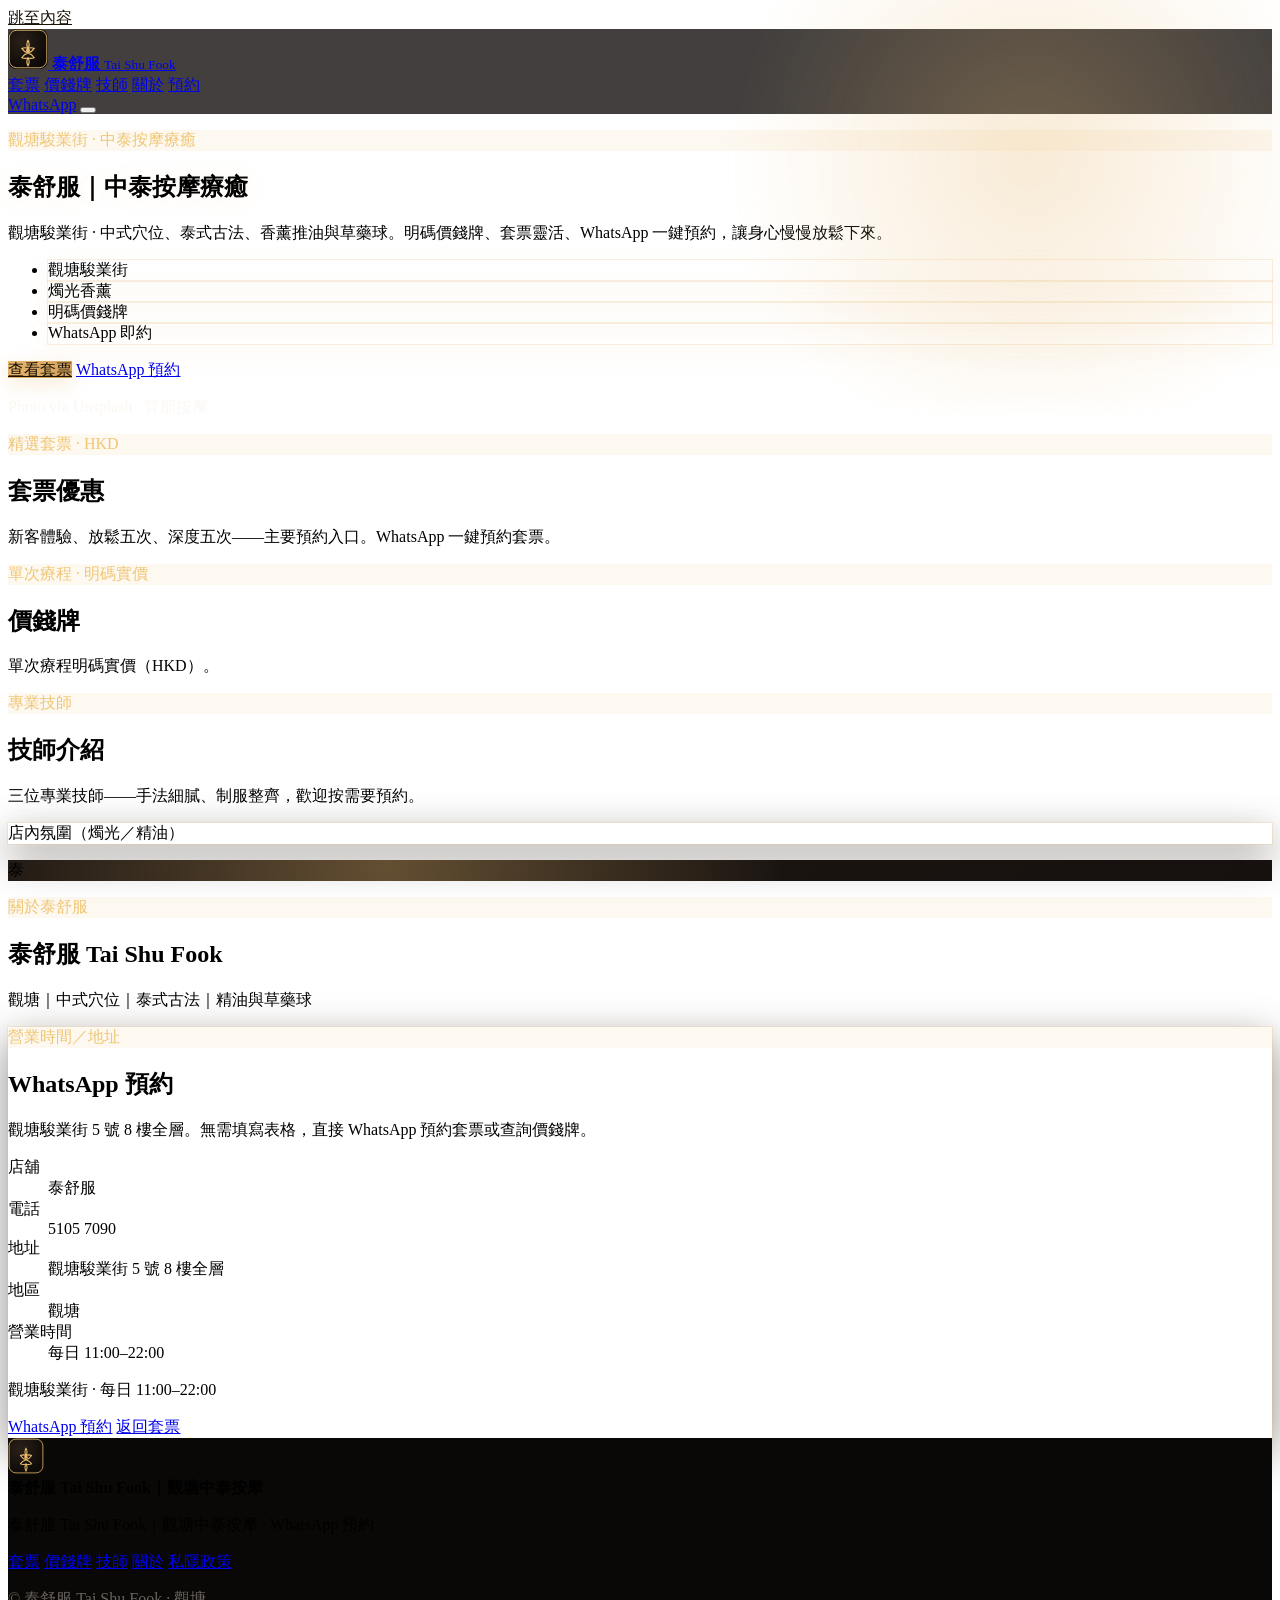
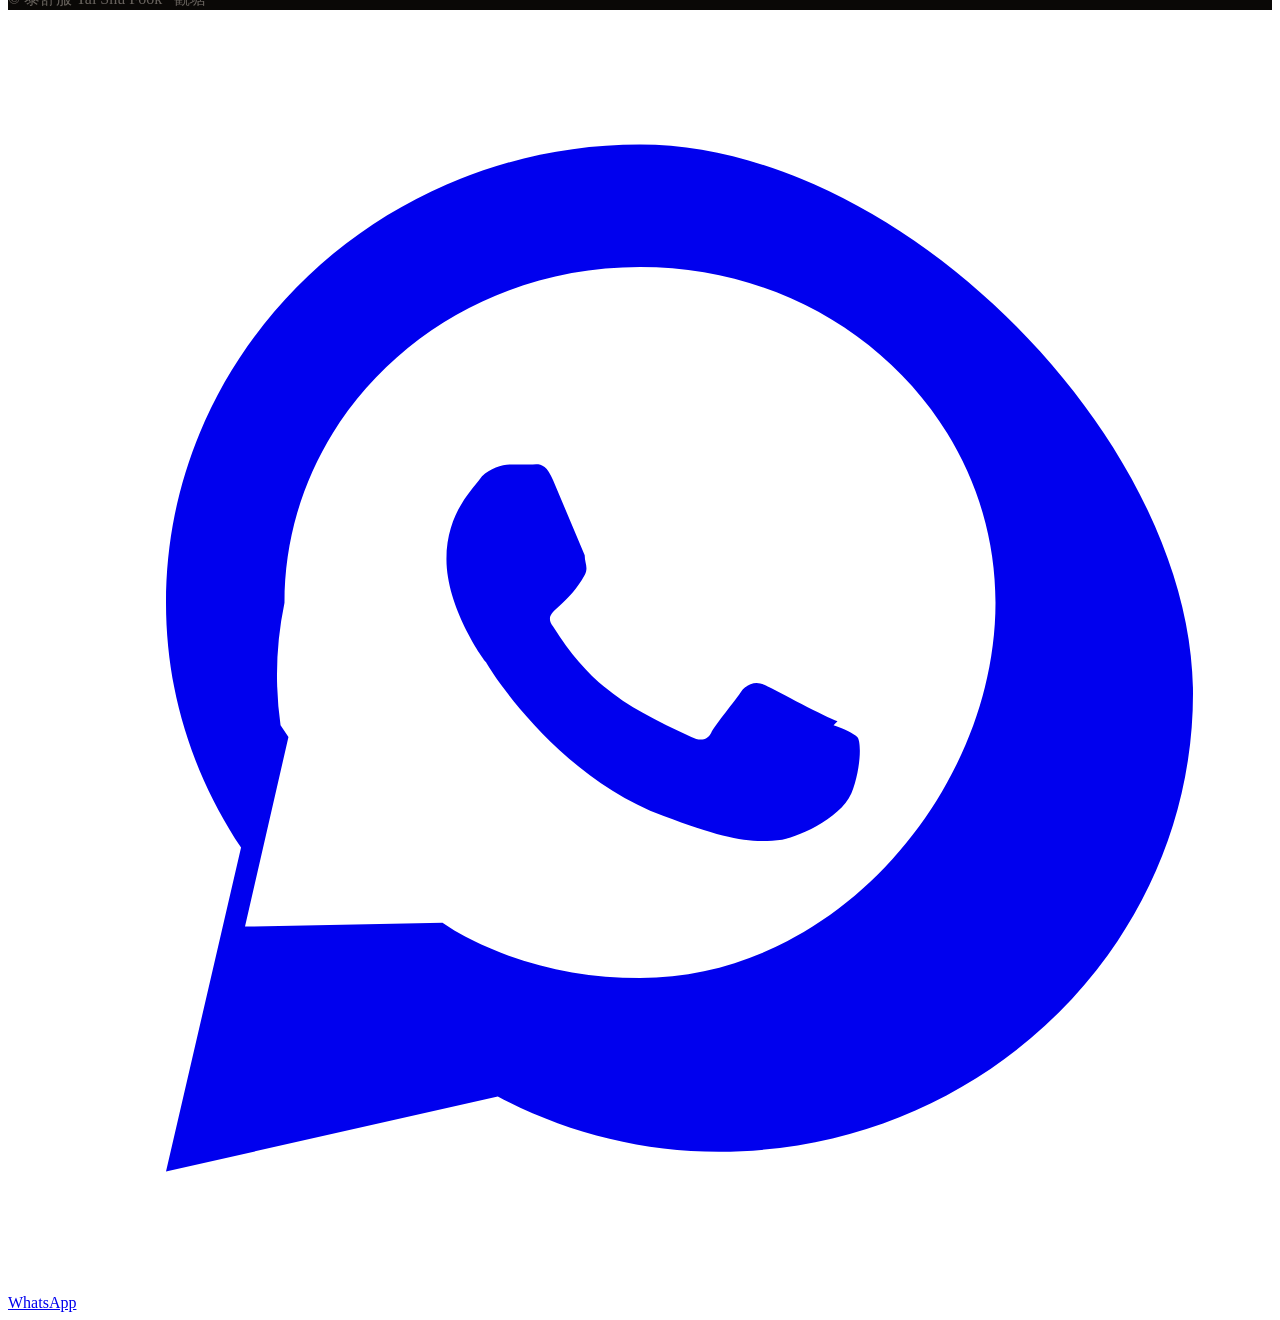
==== index.html @ 27ed9a97 "Add 泰舒服 index.html" ====
<!DOCTYPE html>
<html lang="zh-Hant">
<head>
  <meta charset="utf-8" />
  <meta name="viewport" content="width=device-width, initial-scale=1" />
  <meta name="theme-color" content="#0d0a08" />
  <meta name="description" content="泰舒服位於觀塘駿業街，提供中式穴位、泰式古法、香薰推油與草藥球按摩。明碼價錢牌、靈活套票，WhatsApp 一鍵預約。" />
  <meta property="og:title" content="泰舒服｜觀塘按摩・中泰推拿・香薰推油" />
  <meta property="og:description" content="泰舒服位於觀塘駿業街，提供中式穴位、泰式古法、香薰推油與草藥球按摩。明碼價錢牌、靈活套票，WhatsApp 一鍵預約。" />
  <meta property="og:type" content="website" />
  <title>泰舒服｜觀塘按摩・中泰推拿・香薰推油</title>
  <link rel="icon" href="assets/favicon.svg" type="image/svg+xml" />
  <link rel="stylesheet" href="css/site.css" />
  <link rel="stylesheet" href="css/dark-overrides.css" />
</head>
<body>
  <a class="skip-link" href="#main">跳至內容</a>

  <header class="site-header">
    <div class="container header-inner">
      <a class="brand" href="#top" aria-label="泰舒服 Tai Shu Fook">
        <img src="assets/logo.svg" width="40" height="40" alt="" />
        <span class="brand-text">
          <strong data-cms="brandZh">泰舒服</strong>
          <small data-cms="brandEn">Tai Shu Fook</small>
        </span>
      </a>
      <span class="starter-pill" data-cms="starterBadge" hidden></span>
      <nav class="nav-desktop" aria-label="主要">
        <a href="#packages">套票</a>
        <a href="#priceboard">價錢牌</a>
        <a href="#therapists">技師</a>
        <a href="#about">關於</a>
        <a href="#contact">預約</a>
      </nav>
      <a class="btn btn-wa btn-sm header-wa" href="https://wa.me/85251057090" target="_blank" rel="noopener" data-cms-wa>WhatsApp</a>
      <button class="menu-toggle" type="button" aria-expanded="false" aria-controls="drawer" aria-label="開啟選單">
        <span></span><span></span><span></span>
      </button>
    </div>
    <div id="drawer" class="nav-drawer" hidden>
      <nav aria-label="流動選單">
        <a href="#packages">精選套票</a>
        <a href="#priceboard">價錢牌</a>
        <a href="#therapists">技師介紹</a>
        <a href="#about">關於泰舒服</a>
        <a href="#contact">WhatsApp 預約</a>
      </nav>
    </div>
  </header>

  <main id="main">
    <section id="top" class="hero">
      <div class="hero-bg" aria-hidden="true"></div>
      <div class="container hero-grid">
        <div class="hero-copy">
          <p class="eyebrow" data-cms="heroEyebrow">觀塘駿業街 · 中泰按摩療癒</p>
          <h1 data-cms="heroTitle">泰舒服｜中泰按摩療癒</h1>
          <p class="lede" data-cms="heroLede">觀塘駿業街 · 中式穴位、泰式古法、香薰推油與草藥球。明碼價錢牌、套票靈活、WhatsApp 一鍵預約，讓身心慢慢放鬆下來。</p>
          <ul class="hero-chips" data-cms="heroChips">
            <li>觀塘駿業街</li>
            <li>燭光香薰</li>
            <li>明碼價錢牌</li>
            <li>WhatsApp 即約</li>
          </ul>
          <div class="hero-cta">
            <a class="btn btn-primary" href="#packages">查看套票</a>
            <a class="btn btn-wa" href="https://wa.me/85251057090" target="_blank" rel="noopener" data-cms-wa>WhatsApp 預約</a>
          </div>
          <p class="demo-banner" data-cms="templateNote" hidden></p>
        </div>
        <div class="hero-visual">
          <div class="hero-photo" role="img" aria-label="專業背部按摩"></div>
          <p class="photo-credit">Photo via Unsplash · 背部按摩</p>
        </div>
      </div>
    </section>

    <section class="trust-section" aria-label="信任重點">
      <div class="container">
        <ul class="trust-list" data-cms="trust"></ul>
      </div>
    </section>

    <section id="packages" class="section packages-section">
      <div class="container">
        <header class="section-head">
          <p class="eyebrow">精選套票 · HKD</p>
          <h2>套票優惠</h2>
          <p class="section-lede">新客體驗、放鬆五次、深度五次——主要預約入口。WhatsApp 一鍵預約套票。</p>
        </header>
        <div class="pkg-grid featured-grid" data-cms="packages"></div>
      </div>
    </section>

    <section id="priceboard" class="section priceboard-section">
      <div class="container">
        <header class="section-head">
          <p class="eyebrow">單次療程 · 明碼實價</p>
          <h2 data-cms="priceBoardHeading">價錢牌</h2>
          <p class="section-lede" data-cms="priceBoardLede">單次療程明碼實價（HKD）。</p>
        </header>
        <div class="menu-board-wrap" data-cms="priceBoard"></div>
        <p class="pricing-footnote" data-cms="pricingFootnote"></p>
      </div>
    </section>

    <section id="therapists" class="section therapists-section">
      <div class="container">
        <header class="section-head">
          <p class="eyebrow" data-cms="therapistsEyebrow">專業技師</p>
          <h2 data-cms="therapistsHeading">技師介紹</h2>
          <p class="section-lede" data-cms="therapistsLede">三位專業技師——手法細膩、制服整齊，歡迎按需要預約。</p>
        </header>
        <div class="therapist-grid" data-cms="therapists"></div>
        <div class="shop-ambient" data-cms="shopAmbient" aria-label="店內氛圍">
          <div class="shop-ambient-photo" role="img" aria-label="精油與香薰氛圍"></div>
          <p class="shop-ambient-note" data-cms="shopAmbientNote">店內氛圍（燭光／精油）</p>
        </div>
      </div>
    </section>

    <section id="about" class="section about-section">
      <div class="container about-grid">
        <div class="about-portrait" aria-hidden="true">
          <div class="about-avatar"><span>泰</span></div>
        </div>
        <div class="about-copy">
          <p class="eyebrow" data-cms="aboutKicker">關於泰舒服</p>
          <h2 data-cms="aboutName">泰舒服 Tai Shu Fook</h2>
          <p class="about-role" data-cms="aboutRole">觀塘｜中式穴位｜泰式古法｜精油與草藥球</p>
          <p data-cms="aboutBio"></p>
          <p data-cms="aboutBio2"></p>
          <ul class="about-highlights" data-cms="aboutHighlights"></ul>
        </div>
      </div>
    </section>

    <section id="contact" class="section contact-section">
      <div class="container contact-card">
        <div>
          <p class="eyebrow">營業時間／地址</p>
          <h2 data-cms="contactHeading">WhatsApp 預約</h2>
          <p data-cms="contactBody">觀塘駿業街 5 號 8 樓全層。無需填寫表格，直接 WhatsApp 預約套票或查詢價錢牌。</p>
          <dl class="contact-meta">
            <div>
              <dt>店舖</dt>
              <dd data-cms="contactTitle">泰舒服</dd>
            </div>
            <div>
              <dt>電話</dt>
              <dd><span data-cms="phoneDisplay">5105 7090</span></dd>
            </div>
            <div>
              <dt>地址</dt>
              <dd data-cms="address">觀塘駿業街 5 號 8 樓全層</dd>
            </div>
            <div>
              <dt>地區</dt>
              <dd data-cms="area">觀塘</dd>
            </div>
            <div>
              <dt>營業時間</dt>
              <dd data-cms="hours">每日 11:00–22:00</dd>
            </div>
          </dl>
          <p class="demo-note" data-cms="demoNote" hidden></p>
          <p class="contact-tagline" data-cms="contactTagline">觀塘駿業街 · 每日 11:00–22:00</p>
        </div>
        <div class="contact-actions">
          <a class="btn btn-wa btn-lg" href="https://wa.me/85251057090" target="_blank" rel="noopener" data-cms-wa>WhatsApp 預約</a>
          <a class="btn btn-ghost" href="#packages">返回套票</a>
        </div>
      </div>
    </section>
  </main>

  <footer class="site-footer">
    <div class="container footer-inner">
      <div class="footer-brand">
        <img src="assets/logo.svg" width="36" height="36" alt="" />
        <div>
          <strong data-cms="brandTagline">泰舒服 Tai Shu Fook｜觀塘中泰按摩</strong>
          <p data-cms="footerTag">泰舒服 Tai Shu Fook｜觀塘中泰按摩 · WhatsApp 預約</p>
        </div>
      </div>
      <nav class="footer-nav" aria-label="頁尾">
        <a href="#packages">套票</a>
        <a href="#priceboard">價錢牌</a>
        <a href="#therapists">技師</a>
        <a href="#about">關於</a>
        <a href="privacy.html">私隱政策</a>
      </nav>
      <p class="footer-stamp">© 泰舒服 Tai Shu Fook · 觀塘</p>
    </div>
  </footer>

  <a class="sticky-wa is-visible" href="https://wa.me/85251057090" target="_blank" rel="noopener" data-cms-wa aria-label="WhatsApp 預約">
    <svg viewBox="0 0 32 32" aria-hidden="true"><path fill="currentColor" d="M16 3C9.4 3 4 8.2 4 14.6c0 2.3.7 4.4 1.9 6.2L4 29l8.4-1.9c1.7.9 3.6 1.4 5.6 1.4 6.6 0 12-5.2 12-11.6S22.6 3 16 3zm0 21.1c-1.7 0-3.3-.4-4.7-1.2l-.3-.2-5 .1 1.1-4.8-.2-.3A9 9 0 0 1 7 14.6C7 9.9 11 6.1 16 6.1s9 3.8 9 8.5-4 9.5-9 9.5zm5-6.5c-.3-.1-1.6-.8-1.8-.9-.2-.1-.4-.1-.6.1-.2.3-.7.9-.8 1.1-.1.2-.3.2-.5.1-1.5-.7-2.5-1.2-3.5-2.8-.3-.4.3-.4.8-1.3.1-.2 0-.3 0-.5l-.8-1.9c-.2-.5-.4-.4-.6-.4h-.5c-.2 0-.5.1-.7.3-.2.3-.9.9-.9 2.1s.9 2.5 1 2.6c.1.2 1.8 2.9 4.5 3.9 1.6.6 2.2.7 3 .6.5-.1 1.6-.6 1.8-1.3.2-.6.2-1.2.1-1.3-.1-.1-.3-.2-.6-.3z"/></svg>
    <span>WhatsApp</span>
  </a>

  <script src="js/content.js" defer></script>
  <script src="js/site.js" defer></script>
</body>
</html>
---- css/dark-overrides.css ----
.site-header{background:rgba(13,10,8,.78)!important;backdrop-filter:blur(16px) saturate(1.2)}.site-header.is-scrolled{background:rgba(13,10,8,.92)!important;box-shadow:0 8px 24px rgba(0,0,0,.35)}.hero-bg{background:radial-gradient(ellipse 55% 50% at 78% 18%,rgba(232,184,109,.22),transparent 58%),radial-gradient(ellipse 40% 45% at 12% 70%,rgba(240,198,116,.1),transparent 55%),radial-gradient(ellipse 70% 60% at 50% 0%,rgba(31,24,20,.9),transparent 70%),linear-gradient(180deg,#120e0b,var(--bg))!important}.hero-photo{background:linear-gradient(160deg,rgba(13,10,8,.35),rgba(13,10,8,.55)),url("https://images.unsplash.com/photo-1519823551278-64ac92734fb1?auto=format&fit=crop&w=1400&q=80") center/cover no-repeat,linear-gradient(135deg,#1f1814,#0d0a08)!important;border-color:rgba(232,184,109,.28)!important;box-shadow:0 14px 40px rgba(0,0,0,.45),0 0 40px rgba(232,184,109,.12)!important}.hero-visual::before{content:"";position:absolute;width:55%;height:55%;right:-8%;top:-10%;background:radial-gradient(circle,rgba(232,184,109,.28),transparent 70%);filter:blur(8px);pointer-events:none;z-index:0}.btn-primary{background:linear-gradient(135deg,#e8b86d,#d4a05a)!important;color:#1a1208!important;box-shadow:0 6px 20px rgba(232,184,109,.28)}.btn-primary:hover{background:linear-gradient(135deg,#f0c674,#e8b86d)!important}.nav-desktop a:hover,.footer-nav a:hover{color:var(--gold)!important}.eyebrow{background:rgba(232,184,109,.1)!important;color:#f0c674!important;border-color:var(--line)!important}.starter-pill{color:#f0c674!important;background:rgba(232,184,109,.12)!important;border-color:rgba(232,184,109,.28)!important}.trust-list li,.pkg-card,.menu-board,.contact-card{box-shadow:0 0 0 1px rgba(232,184,109,.22),0 8px 28px rgba(232,184,109,.08),0 14px 40px rgba(0,0,0,.45)}.pkg-card.featured{border-color:rgba(232,184,109,.4)!important;background:linear-gradient(180deg,rgba(232,184,109,.1),transparent 42%),var(--surface)!important}.pkg-icon{background:rgba(232,184,109,.12)!important;color:var(--gold)!important}.card-badge{color:#1a1208!important;background:linear-gradient(135deg,var(--gold),var(--clay))!important}.pkg-bullets li::before{background:var(--gold)!important;box-shadow:0 0 8px rgba(232,184,109,.5)}.pkg-price,.menu-opts,.pt-price,.tier-price{color:#f0c674!important}.pkg-detail{color:#f0c674!important;background:rgba(232,184,109,.08)!important}.about-avatar{background:radial-gradient(circle at 30% 25%,rgba(232,184,109,.35),transparent 45%),linear-gradient(145deg,#1f1814,#16110e)!important;border-color:rgba(232,184,109,.28)!important;color:var(--gold)!important}.about-role,.trust-list strong,.pkg-cat{color:var(--gold)!important}.about-highlights li{background:rgba(138,159,122,.12)!important;border-color:rgba(138,159,122,.28)!important}.contact-card{background:linear-gradient(145deg,rgba(232,184,109,.08),transparent 45%),var(--surface)!important}.site-footer{background:#0a0806!important}.photo-credit,.footer-stamp,.pricing-footnote{color:rgba(245,235,224,.4)!important}.menu-board{border-color:rgba(232,184,109,.28)!important}.menu-row{border-bottom-color:rgba(232,184,109,.22)!important}.menu-badge,.list-badge{color:#1a1208!important;background:var(--gold)!important}.menu-dots{border-bottom-color:rgba(245,235,224,.28)!important}.skip-link{background:var(--gold)!important;color:#1a1208!important}.hero-chips li{box-shadow:0 0 0 1px rgba(232,184,109,.22),0 8px 28px rgba(232,184,109,.08)}.hero h1{text-shadow:0 2px 24px rgba(232,184,109,.12)}.therapist-card,.shop-ambient{box-shadow:0 0 0 1px rgba(232,184,109,.22),0 8px 28px rgba(232,184,109,.08),0 14px 40px rgba(0,0,0,.45)}.therapist-chip{color:#f0c674!important;background:rgba(232,184,109,.1)!important;border-color:rgba(232,184,109,.28)!important}.therapist-photo{border-bottom-color:rgba(232,184,109,.28)!important}
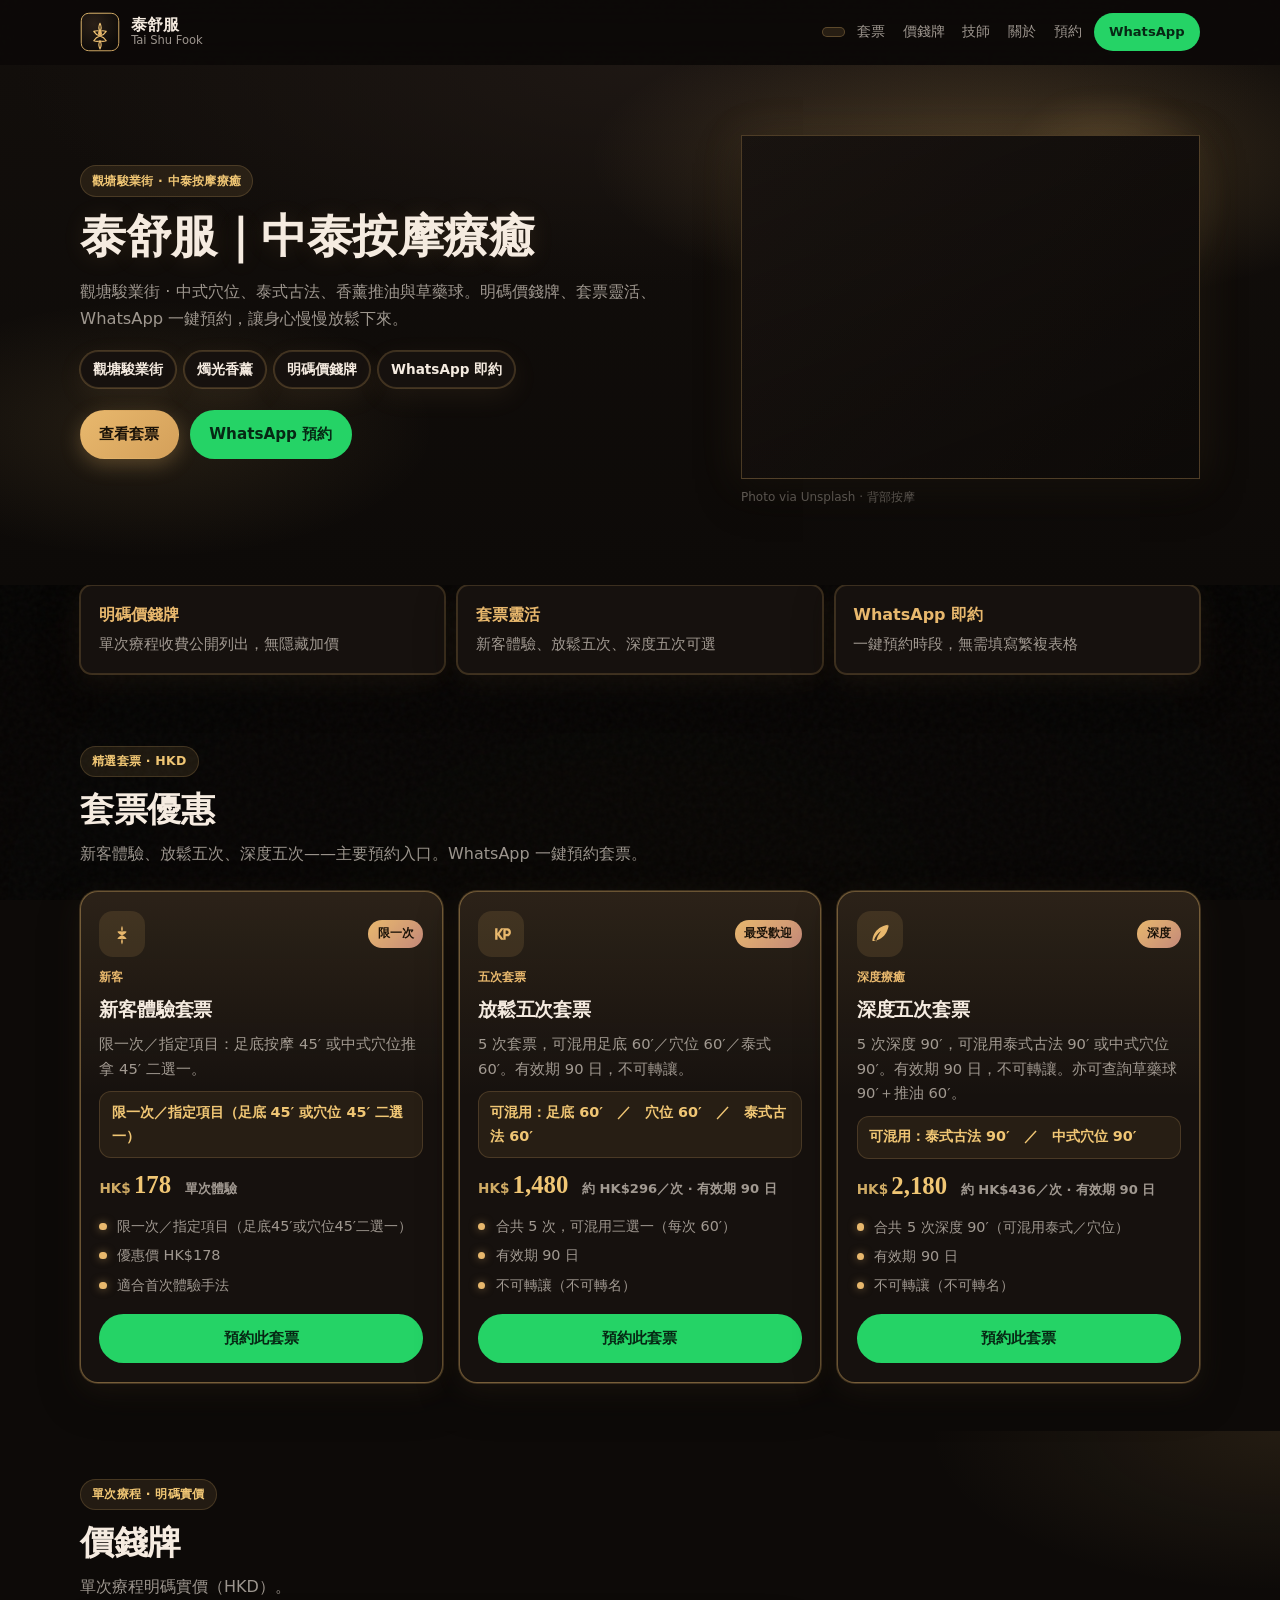
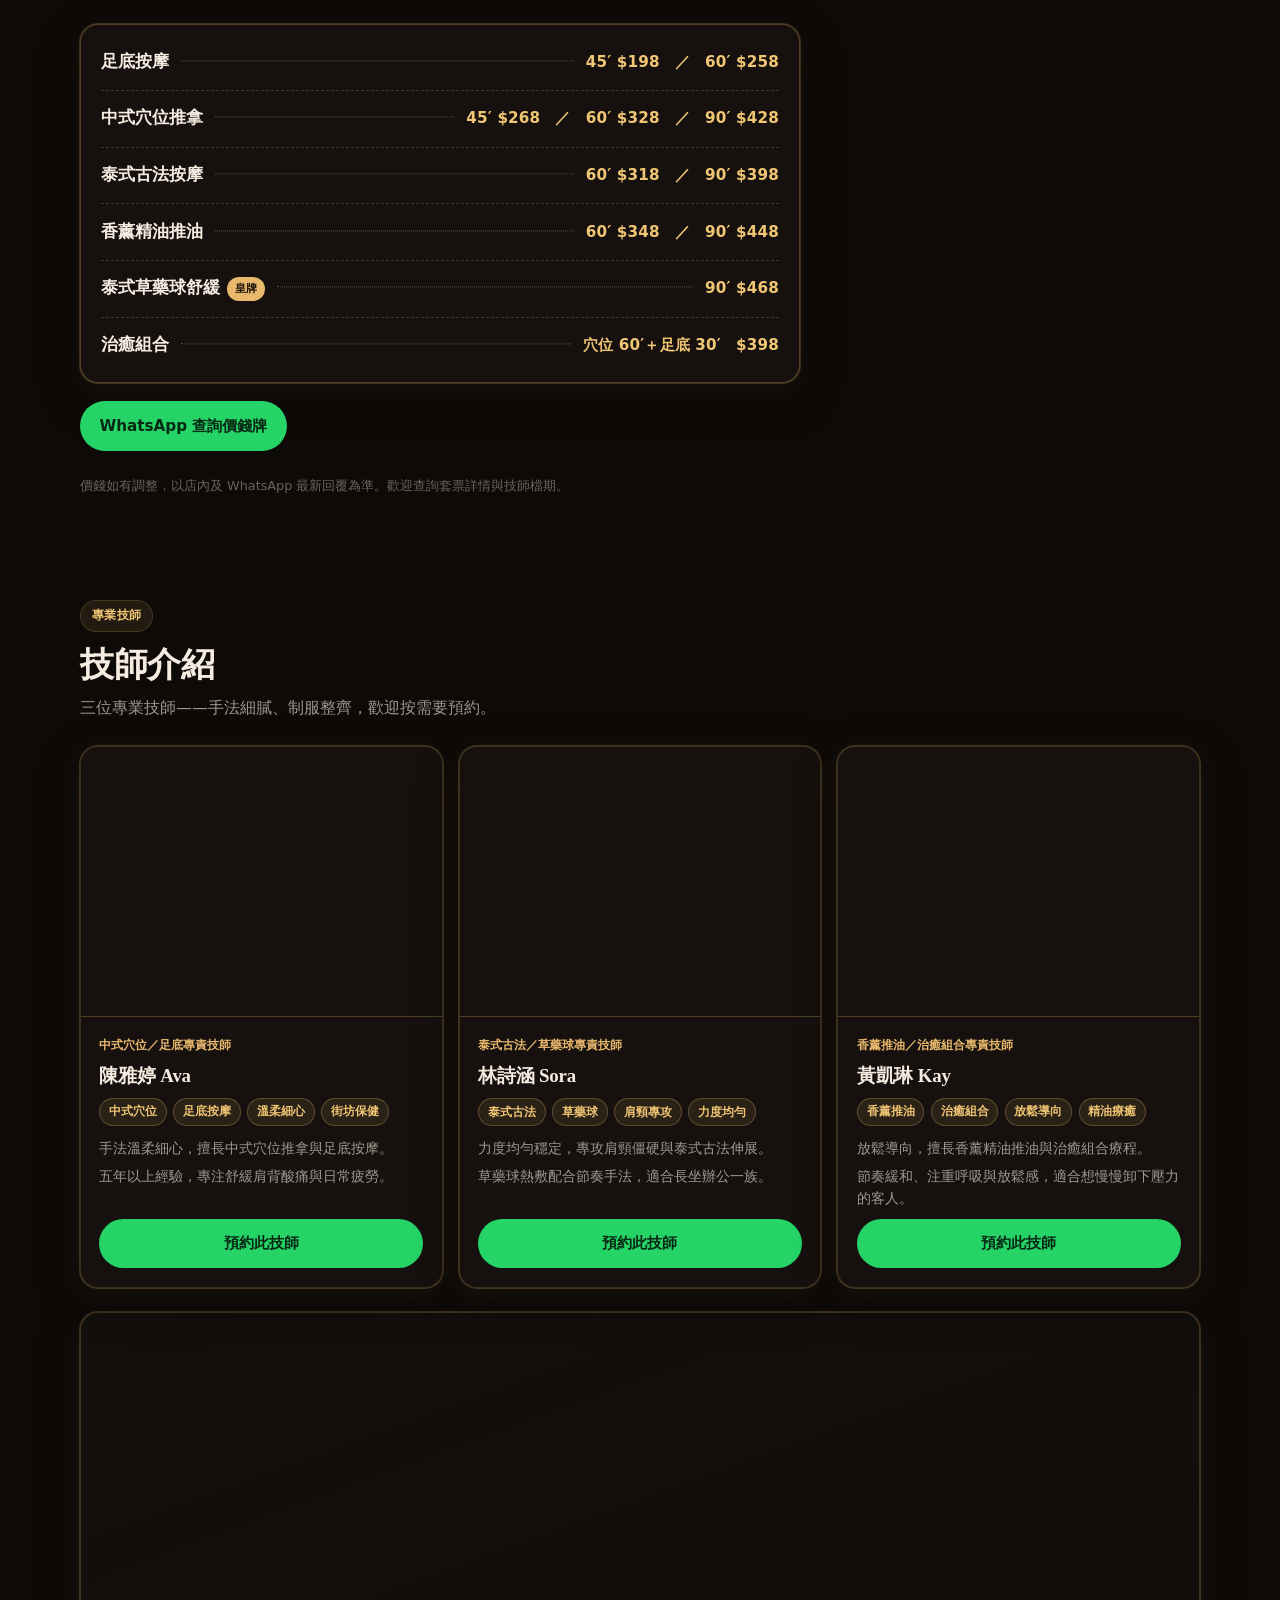
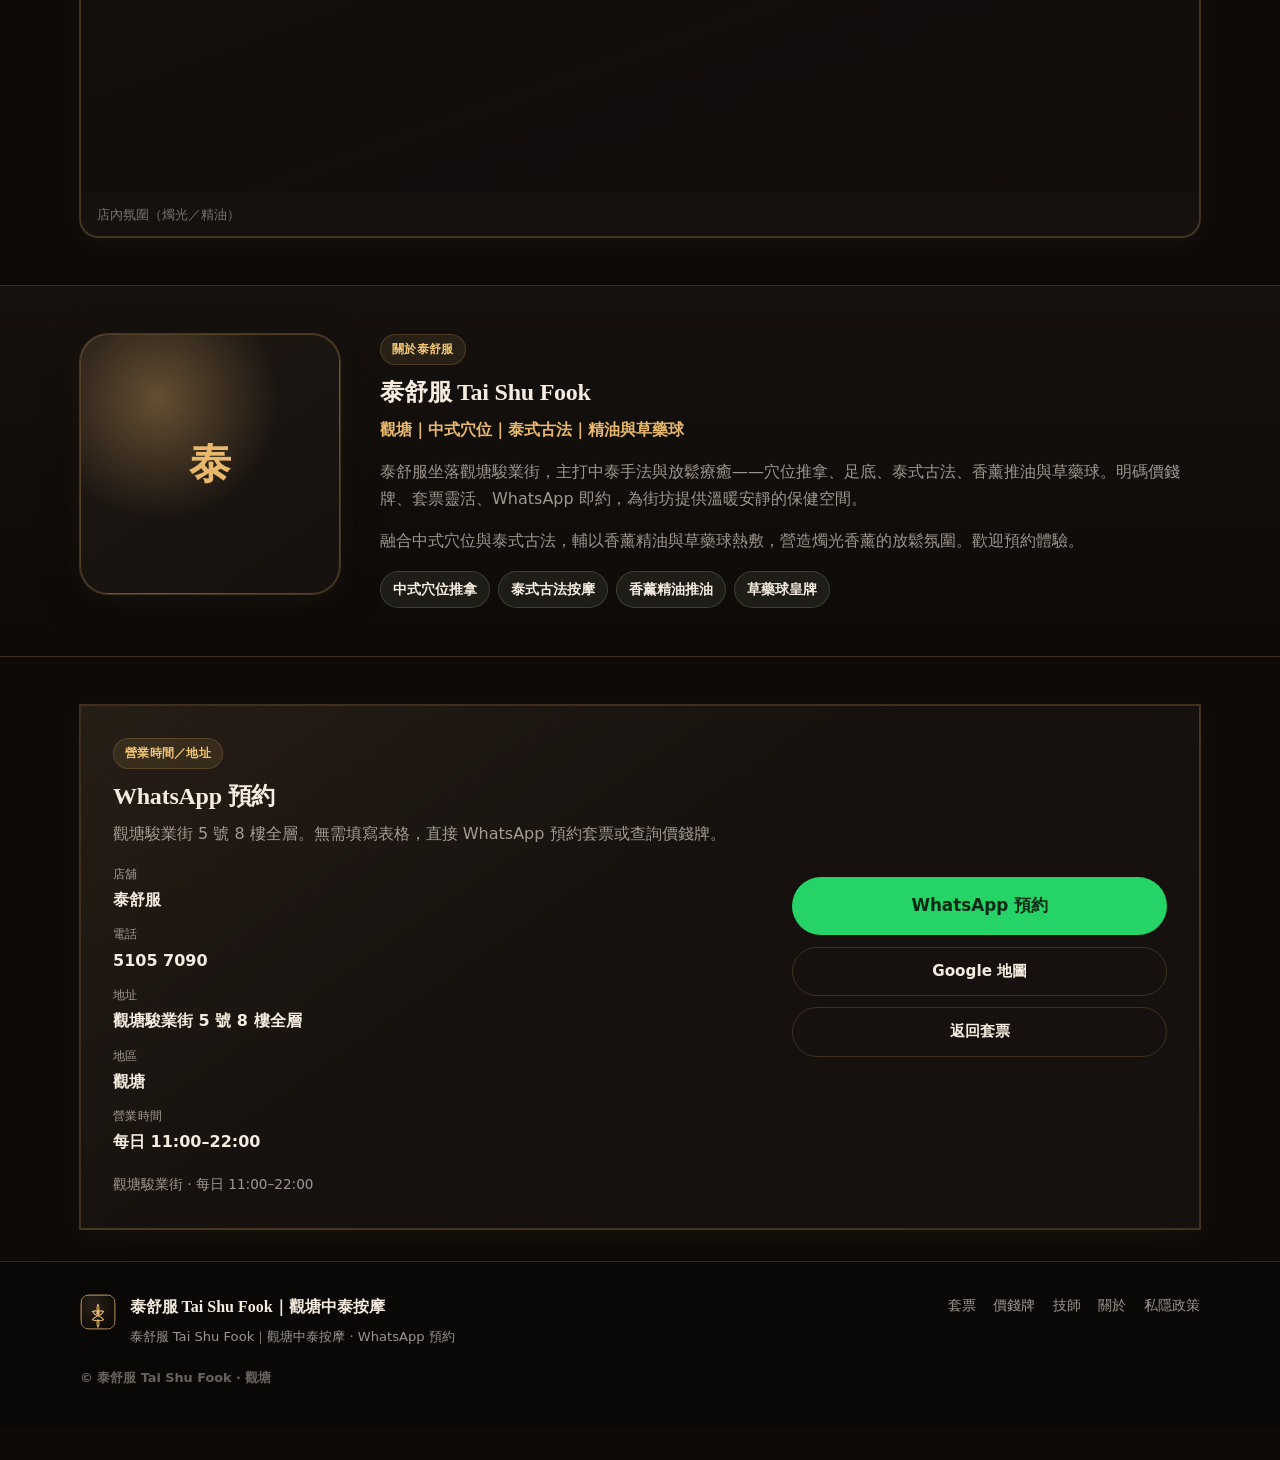
==== commit 2fed4b74: "Add Google Maps button for Kwun Tong address" ====
--- a/index.html
+++ b/index.html
@@ -169,6 +169,7 @@
         </div>
         <div class="contact-actions">
           <a class="btn btn-wa btn-lg" href="https://wa.me/85251057090" target="_blank" rel="noopener" data-cms-wa>WhatsApp 預約</a>
+          <a class="btn btn-ghost" href="https://www.google.com/maps/search/?api=1&query=%E9%A6%99%E6%B8%AF%E8%A7%80%E5%A1%98%E9%A7%BF%E6%A5%AD%E8%A1%975%E8%99%9F" target="_blank" rel="noopener" data-cms-maps>Google 地圖</a>
           <a class="btn btn-ghost" href="#packages">返回套票</a>
         </div>
       </div>
--- a/css/site.css
+++ b/css/site.css
@@ -0,0 +1 @@
+:root{--bg:#0d0a08;--surface:#16110e;--surface-2:#1f1814;--ink:#f5ebe0;--muted:rgba(245,235,224,0.72);--sage:#8a9f7a;--sage-dark:#6f8464;--clay:#c4897a;--gold:#e8b86d;--gold-soft:#f0c674;--wa:#25d366;--line:rgba(232,184,109,0.18);--radius:18px;--radius-sm:12px;--shadow:0 14px 40px rgba(0,0,0,0.45);--glow-amber:0 0 0 1px rgba(232,184,109,0.22),0 8px 28px rgba(232,184,109,0.08);--max:1120px;--header-h:64px;--font:"Segoe UI","PingFang HK","PingFang TC","Noto Sans TC","Microsoft JhengHei",system-ui,sans-serif;--serif:"Iowan Old Style","Palatino Linotype","Songti TC","Noto Serif TC",Georgia,serif}*,*::before,*::after{box-sizing:border-box}html{scroll-behavior:smooth;scroll-padding-top:calc(var(--header-h)+0.75rem)}body{margin:0;font-family:var(--font);background:var(--bg);color:var(--ink);line-height:1.65;-webkit-font-smoothing:antialiased;padding-bottom:6.25rem;position:relative}body::before{content:"";pointer-events:none;position:fixed;inset:0;z-index:0;background:radial-gradient(ellipse 90% 70% at 50% 0%,transparent 40%,rgba(0,0,0,0.45) 100%),radial-gradient(ellipse 60% 50% at 50% 100%,transparent 30%,rgba(0,0,0,0.35) 100%);opacity:0.85}body::after{content:"";pointer-events:none;position:fixed;inset:0;z-index:0;opacity:0.035;background-image:url("data:image/svg+xml,%3Csvg viewBox='0 0 200 200' xmlns='http://www.w3.org/2000/svg'%3E%3Cfilter id='n'%3E%3CfeTurbulence type='fractalNoise' baseFrequency='0.85' numOctaves='4' stitchTiles='stitch'/%3E%3C/filter%3E%3Crect width='100%25' height='100%25' filter='url(%23n)'/%3E%3C/svg%3E")}body>*{position:relative;z-index:1}img{max-width:100%;display:block}a{color:inherit;text-decoration:none}ul,ol{margin:0;padding:0;list-style:none}h1,h2,h3{font-family:var(--serif);line-height:1.25;letter-spacing:-0.01em;margin:0 0 0.6rem;color:var(--ink)}p{margin:0 0 1rem;color:var(--muted)}.container{width:min(100% - 2rem,var(--max));margin-inline:auto}.visually-hidden{position:absolute;width:1px;height:1px;padding:0;margin:-1px;overflow:hidden;clip:rect(0,0,0,0);white-space:nowrap;border:0}.skip-link{position:absolute;left:-999px;top:0;background:var(--gold);color:#1a1208;padding:0.6rem 1rem;z-index:1000}.skip-link:focus{left:1rem;top:1rem}.site-header{position:sticky;top:0;z-index:100;background:rgba(13,10,8,0.78);backdrop-filter:blur(16px) saturate(1.2);border-bottom:1px solid transparent;transition:border-color 0.2s,background 0.2s}.site-header.is-scrolled{border-bottom-color:var(--line);background:rgba(13,10,8,0.92);box-shadow:0 8px 24px rgba(0,0,0,0.35)}.header-inner{display:flex;align-items:center;gap:0.75rem;min-height:var(--header-h)}.brand{display:flex;align-items:center;gap:0.7rem;margin-right:auto}.brand img{border-radius:10px}.brand-text{display:flex;flex-direction:column;line-height:1.15}.brand-text strong{font-family:var(--serif);font-size:0.98rem;color:var(--ink)}.brand-text small{color:var(--muted);font-size:0.72rem}.nav-desktop{display:none;gap:1.1rem;font-size:0.9rem;color:var(--muted)}.nav-desktop a:hover{color:var(--gold)}.menu-toggle{width:42px;height:42px;border:1px solid var(--line);border-radius:12px;background:var(--surface);display:grid;place-content:center;gap:5px;cursor:pointer;padding:0}.menu-toggle span{display:block;width:18px;height:2px;background:var(--ink);border-radius:2px}.nav-drawer{border-top:1px solid var(--line);background:var(--surface)}.nav-drawer nav{display:grid;gap:0.25rem;padding:0.75rem 1rem 1rem}.nav-drawer a{padding:0.85rem 0.9rem;border-radius:12px;background:var(--surface-2);color:var(--ink);border:1px solid transparent}.nav-drawer a:hover{border-color:var(--line);color:var(--gold)}body.nav-open{overflow:hidden}.header-wa{display:none}.starter-pill{display:none;font-size:0.7rem;font-weight:700;color:var(--gold-soft);background:rgba(232,184,109,0.12);border:1px solid rgba(232,184,109,0.28);padding:0.28rem 0.65rem;border-radius:999px;white-space:nowrap}.btn{display:inline-flex;align-items:center;justify-content:center;gap:0.45rem;min-height:46px;padding:0.7rem 1.15rem;border-radius:999px;border:1px solid transparent;font-weight:700;font-size:0.95rem;cursor:pointer;transition:transform 0.15s,background 0.15s,border-color 0.15s,box-shadow 0.15s}.btn:hover{transform:translateY(-1px)}.btn-sm{min-height:38px;padding:0.45rem 0.9rem;font-size:0.82rem}.btn-lg{min-height:54px;padding:0.9rem 1.4rem;font-size:1.05rem}.btn-primary{background:linear-gradient(135deg,#e8b86d,#d4a05a);color:#1a1208;box-shadow:0 6px 20px rgba(232,184,109,0.28)}.btn-primary:hover{background:linear-gradient(135deg,#f0c674,#e8b86d);box-shadow:0 8px 26px rgba(232,184,109,0.38)}.btn-wa{background:var(--wa);color:#062814}.btn-wa:hover{filter:brightness(1.05)}.btn-ghost{background:transparent;border-color:var(--line);color:var(--ink)}.btn-ghost:hover{border-color:var(--gold);color:var(--gold)}.hero{position:relative;padding:2rem 0 2.5rem;overflow:hidden}.hero-bg{position:absolute;inset:0;background:radial-gradient(ellipse 55% 50% at 78% 18%,rgba(232,184,109,0.22),transparent 58%),radial-gradient(ellipse 40% 45% at 12% 70%,rgba(240,198,116,0.1),transparent 55%),radial-gradient(ellipse 35% 30% at 55% 90%,rgba(196,137,122,0.08),transparent 50%),radial-gradient(ellipse 70% 60% at 50% 0%,rgba(31,24,20,0.9),transparent 70%),linear-gradient(180deg,#120e0b,var(--bg));pointer-events:none}.hero-grid{position:relative;display:grid;gap:1.75rem}.eyebrow{display:inline-block;margin:0 0 0.75rem;padding:0.28rem 0.7rem;border-radius:999px;border:1px solid var(--line);background:rgba(232,184,109,0.1);color:var(--gold-soft);font-size:0.78rem;font-weight:700;letter-spacing:0.02em}.hero h1{font-size:clamp(1.85rem,6vw,2.85rem);margin-bottom:0.85rem;text-shadow:0 2px 24px rgba(232,184,109,0.12)}.lede{font-size:1.02rem;max-width:40rem}.hero-chips{display:flex;flex-wrap:wrap;gap:0.5rem;margin:1.1rem 0 1.35rem}.hero-chips li{padding:0.4rem 0.75rem;border-radius:999px;background:var(--surface);border:1px solid var(--line);color:var(--ink);font-size:0.85rem;font-weight:600;box-shadow:var(--glow-amber)}.hero-cta{display:flex;flex-wrap:wrap;gap:0.7rem;margin-bottom:1.1rem}.demo-banner{font-size:0.82rem;color:var(--muted);border-left:3px solid var(--gold);padding-left:0.85rem;margin:0}.hero-visual{position:relative}.hero-visual::before{content:"";position:absolute;width:55%;height:55%;right:-8%;top:-10%;background:radial-gradient(circle,rgba(232,184,109,0.28),transparent 70%);filter:blur(8px);pointer-events:none;z-index:0}.hero-photo{position:relative;z-index:1;aspect-ratio:4 / 3;border-radius:calc(var(--radius)+4px);background:linear-gradient(160deg,rgba(13,10,8,0.35),rgba(13,10,8,0.55)),url("https://images.unsplash.com/photo-1519823551278-64ac92734fb1?auto=format&fit=crop&w=1400&q=80") center / cover no-repeat,linear-gradient(135deg,#1f1814,#0d0a08);border:1px solid rgba(232,184,109,0.28);box-shadow:var(--shadow),0 0 40px rgba(232,184,109,0.12),inset 0 0 60px rgba(13,10,8,0.25)}.photo-credit{margin:0.55rem 0 0;font-size:0.75rem;color:rgba(245,235,224,0.4)}.trust-section{padding:0 0 1.5rem}.trust-list{display:grid;gap:0.75rem}.trust-list li{background:var(--surface);border:1px solid var(--line);border-radius:var(--radius-sm);padding:1rem 1.1rem;display:grid;gap:0.25rem;box-shadow:var(--glow-amber)}.trust-list strong{color:var(--gold);font-size:1rem}.trust-list span{color:var(--muted);font-size:0.92rem}.section{padding:3rem 0}.section-head{margin-bottom:1.5rem;max-width:40rem}.section-head h2{font-size:clamp(1.55rem,4vw,2.1rem)}.section-lede{margin:0}.subhead{margin:2.25rem 0 1rem;font-size:1.15rem;color:var(--ink);font-family:var(--serif)}.pricing-footnote{margin-top:1.5rem;font-size:0.8rem;color:rgba(245,235,224,0.45)}.pkg-grid{display:grid;gap:1rem}.pkg-card{background:var(--surface);border:1px solid var(--line);border-radius:var(--radius);padding:1.15rem;display:flex;flex-direction:column;gap:0.65rem;box-shadow:var(--shadow)}.pkg-card.featured{border-color:rgba(232,184,109,0.4);background:linear-gradient(180deg,rgba(232,184,109,0.1),transparent 42%),var(--surface);box-shadow:var(--glow-amber),var(--shadow)}.pkg-card-top{display:flex;align-items:center;gap:0.75rem;justify-content:space-between}.pkg-icon{width:46px;height:46px;border-radius:14px;display:grid;place-items:center;background:rgba(232,184,109,0.12);color:var(--gold)}.pkg-icon svg{width:28px;height:28px}.card-badge{font-size:0.72rem;font-weight:800;color:#1a1208;background:linear-gradient(135deg,var(--gold),var(--clay));padding:0.28rem 0.6rem;border-radius:999px}.pkg-cat{margin:0;font-size:0.78rem;color:var(--gold);font-weight:700}.pkg-card h3{font-size:1.2rem;margin:0}.pkg-summary{margin:0;font-size:0.92rem}.tier-list{display:grid;gap:0.45rem;margin:0.2rem 0}.tier-list li{display:grid;grid-template-columns:1fr auto;grid-template-areas:"label price" "note note";gap:0.1rem 0.75rem;padding:0.55rem 0.7rem;border-radius:12px;background:var(--surface-2);border:1px solid rgba(232,184,109,0.1)}.tier-label{grid-area:label;font-weight:700;font-size:0.9rem}.tier-price{grid-area:price;font-weight:800;color:var(--gold-soft);font-size:1.05rem}.tier-price .currency{font-size:0.75rem;margin-right:0.15rem;opacity:0.85}.tier-note{grid-area:note;font-size:0.78rem;color:var(--muted);min-height:0.9em}.pkg-bullets{display:grid;gap:0.35rem;margin:0.15rem 0 0.35rem}.pkg-bullets li{position:relative;padding-left:1.1rem;color:var(--muted);font-size:0.9rem}.pkg-bullets li::before{content:"";position:absolute;left:0;top:0.55em;width:0.45rem;height:0.45rem;border-radius:50%;background:var(--gold);box-shadow:0 0 8px rgba(232,184,109,0.5)}.pkg-card .btn{margin-top:auto;width:100%}.price-list-section{margin-top:0.5rem}.price-table{background:var(--surface);border:1px solid var(--line);border-radius:var(--radius);overflow:hidden;box-shadow:var(--shadow)}.price-table-head,.price-table-row{display:grid;grid-template-columns:1fr;gap:0.35rem;padding:1rem 1.1rem}.price-table-head{display:none;background:var(--surface-2);font-size:0.78rem;font-weight:700;color:var(--muted);text-transform:uppercase;letter-spacing:0.04em}.price-table-row{border-top:1px solid var(--line)}.price-table-row:first-of-type{border-top:0}.pt-name{display:flex;flex-wrap:wrap;align-items:baseline;gap:0.4rem 0.6rem}.pt-name strong{font-family:var(--serif);font-size:1.05rem;color:var(--ink)}.pt-en{width:100%;font-size:0.78rem;color:var(--muted)}.list-badge{font-size:0.68rem;font-weight:800;color:#1a1208;background:var(--gold);padding:0.2rem 0.5rem;border-radius:999px}.pt-duration{font-size:0.9rem;color:var(--muted)}.pt-price{font-weight:800;color:var(--gold-soft);font-size:1.02rem}.pt-action .btn{width:100%;margin-top:0.35rem}.about-section{background:linear-gradient(180deg,var(--surface) 0%,var(--bg) 100%);border-block:1px solid var(--line)}.about-grid{display:grid;gap:1.5rem;align-items:start}.about-avatar{width:min(100%,260px);aspect-ratio:1;border-radius:28px;display:grid;place-items:center;background:radial-gradient(circle at 30% 25%,rgba(232,184,109,0.35),transparent 45%),radial-gradient(circle at 70% 80%,rgba(138,159,122,0.15),transparent 50%),linear-gradient(145deg,#1f1814,#16110e);border:1px solid rgba(232,184,109,0.28);box-shadow:var(--glow-amber),var(--shadow);color:var(--gold);font-family:var(--serif);font-size:2.6rem;font-weight:700;letter-spacing:0.02em}.about-role{color:var(--gold);font-weight:700;margin-bottom:1rem}.about-highlights{display:flex;flex-wrap:wrap;gap:0.5rem;margin:1rem 0 0}.about-highlights li{padding:0.4rem 0.75rem;border-radius:999px;background:rgba(138,159,122,0.12);border:1px solid rgba(138,159,122,0.28);font-size:0.85rem;font-weight:600;color:var(--ink)}.contact-section{padding-bottom:2rem}.contact-card{display:grid;gap:1.5rem;padding:1.4rem;border-radius:calc(var(--radius)+4px);background:linear-gradient(145deg,rgba(232,184,109,0.08),transparent 45%),var(--surface);border:1px solid var(--line);box-shadow:var(--glow-amber),var(--shadow)}.contact-meta{display:grid;gap:0.75rem;margin:1.1rem 0}.contact-meta div{display:grid;gap:0.15rem}.contact-meta dt{font-size:0.75rem;color:var(--muted);text-transform:uppercase;letter-spacing:0.04em}.contact-meta dd{margin:0;font-weight:700;color:var(--ink)}.demo-note,.contact-tagline{font-size:0.85rem;margin:0.35rem 0 0}.contact-actions{display:grid;gap:0.7rem;align-content:start}.site-footer{border-top:1px solid var(--line);padding:2rem 0 6rem;background:#0a0806}.footer-inner{display:grid;gap:1.25rem}.footer-brand{display:flex;gap:0.85rem;align-items:flex-start}.footer-brand img{border-radius:10px;flex-shrink:0}.footer-brand strong{display:block;margin-bottom:0.35rem;font-family:var(--serif);color:var(--ink)}.footer-brand p{margin:0;font-size:0.82rem}.footer-nav{display:flex;flex-wrap:wrap;gap:0.85rem 1.1rem;color:var(--muted);font-size:0.9rem}.footer-nav a:hover{color:var(--gold)}.footer-stamp{margin:0;font-size:0.8rem;color:rgba(245,235,224,0.4);font-weight:600}.sticky-wa{position:fixed;right:1rem;bottom:1rem;z-index:90;display:inline-flex;align-items:center;gap:0.45rem;min-height:50px;padding:0.7rem 1rem;border-radius:999px;background:var(--wa);color:#062814;font-weight:800;box-shadow:0 12px 30px rgba(37,211,102,0.35);opacity:0;pointer-events:none;transform:translateY(10px);transition:opacity 0.2s,transform 0.2s}.sticky-wa.is-visible{opacity:1;pointer-events:auto;transform:none}.sticky-wa svg{width:22px;height:22px}.privacy-page{padding:2.5rem 0 4rem;min-height:70vh}.privacy-page h1{font-size:clamp(1.6rem,4vw,2.2rem)}.privacy-page .card{margin-top:1.25rem;padding:1.25rem;border-radius:var(--radius);background:var(--surface);border:1px solid var(--line)}html:not(.cms-ready) [data-cms="featured"],html:not(.cms-ready) [data-cms="priceList"],html:not(.cms-ready) [data-cms="trust"],html:not(.cms-ready) [data-cms="aboutHighlights"]{min-height:2rem}@media (min-width:640px){.trust-list{grid-template-columns:repeat(3,1fr)}.starter-pill{display:inline-flex}.header-wa{display:inline-flex}.price-table-head,.price-table-row{grid-template-columns:1.4fr 1.2fr 1fr auto;align-items:center;gap:0.75rem}.price-table-head{display:grid}.pt-en{width:auto}.pt-action .btn{width:auto;margin-top:0}}@media (min-width:900px){.nav-desktop{display:flex}.menu-toggle{display:none}.hero-grid{grid-template-columns:1.15fr 0.85fr;align-items:center;gap:2.5rem;min-height:28rem}.featured-grid{grid-template-columns:repeat(3,1fr)}.about-grid{grid-template-columns:260px 1fr;gap:2.5rem}.contact-card{grid-template-columns:1.4fr 0.8fr;align-items:center;padding:2rem}.footer-inner{grid-template-columns:1.5fr auto;align-items:start}.footer-stamp{grid-column:1 / -1}body{padding-bottom:2rem}.site-footer{padding-bottom:2.5rem}}@media (prefers-reduced-motion:reduce){html{scroll-behavior:auto}.btn,.sticky-wa,.site-header{transition:none}}.pkg-detail{margin:0;font-size:0.9rem;color:var(--gold-soft);font-weight:600;padding:0.55rem 0.7rem;border-radius:12px;background:rgba(232,184,109,0.08);border:1px solid var(--line)}.pkg-price-block{display:flex;flex-wrap:wrap;align-items:baseline;gap:0.45rem 0.85rem;margin:0.15rem 0}.pkg-price{font-weight:800;color:var(--gold-soft);font-size:1.55rem;font-family:var(--serif);line-height:1.1}.pkg-price .currency{font-size:0.85rem;margin-right:0.2rem;opacity:0.85;font-family:var(--font)}.pkg-price-note{font-size:0.82rem;color:var(--muted);font-weight:600}.priceboard-section{background:radial-gradient(ellipse 50% 40% at 100% 0%,rgba(232,184,109,0.1),transparent 55%),var(--bg)}.menu-board-wrap{max-width:720px}.menu-board{list-style:none;margin:0;padding:1.15rem 1.25rem;background:var(--surface);border:1px solid rgba(232,184,109,0.28);border-radius:var(--radius);box-shadow:var(--glow-amber),var(--shadow)}.menu-row{display:grid;grid-template-columns:1fr;gap:0.25rem;padding:0.85rem 0;border-bottom:1px dashed rgba(232,184,109,0.22)}.menu-row:last-child{border-bottom:0;padding-bottom:0.25rem}.menu-row:first-child{padding-top:0.25rem}.menu-name{display:flex;flex-wrap:wrap;align-items:center;gap:0.45rem}.menu-name strong{font-family:var(--serif);font-size:1.08rem;color:var(--ink);font-weight:700}.menu-badge{font-size:0.68rem;font-weight:800;color:#1a1208;background:var(--gold);padding:0.18rem 0.5rem;border-radius:999px}.menu-dots{display:none}.menu-opts{font-size:0.95rem;font-weight:700;color:var(--gold-soft);letter-spacing:0.01em}.menu-board-cta{margin-top:1.15rem}.menu-board-cta .btn{width:100%}@media (min-width:640px){.menu-row{grid-template-columns:auto 1fr auto;align-items:baseline;gap:0.75rem}.menu-dots{display:block;border-bottom:1px dotted rgba(245,235,224,0.28);min-width:1.5rem;transform:translateY(-0.35em)}.menu-board-cta .btn{width:auto}}.therapists-section{padding-top:2.5rem}.therapist-grid{display:grid;gap:1rem}.therapist-card{padding:0;overflow:hidden;gap:0}.therapist-photo{width:100%;aspect-ratio:4 / 3;background:linear-gradient(160deg,rgba(13,10,8,0.2),rgba(13,10,8,0.45)),linear-gradient(135deg,#1f1814,#0d0a08);background-size:cover;background-position:center;border-bottom:1px solid rgba(232,184,109,0.22)}.therapist-photo--placeholder{background:radial-gradient(circle at 30% 25%,rgba(232,184,109,0.28),transparent 45%),linear-gradient(145deg,#1f1814,#16110e)}.therapist-body{display:flex;flex-direction:column;gap:0.55rem;padding:1.1rem 1.15rem 1.2rem;flex:1}.therapist-card h3{font-size:1.18rem;margin:0}.therapist-role{margin:0}.therapist-chips{display:flex;flex-wrap:wrap;gap:0.4rem;list-style:none;margin:0.1rem 0 0.15rem;padding:0}.therapist-chip{font-size:0.72rem;font-weight:700;color:#f0c674;background:rgba(232,184,109,0.1);border:1px solid rgba(232,184,109,0.28);padding:0.22rem 0.55rem;border-radius:999px}.therapist-bio{display:grid;gap:0.35rem}.therapist-bio p{margin:0;font-size:0.9rem;color:var(--muted);line-height:1.55}.therapist-card .btn{margin-top:auto;width:100%}.shop-ambient{margin-top:1.5rem;border-radius:var(--radius);overflow:hidden;border:1px solid rgba(232,184,109,0.22);background:var(--surface);box-shadow:var(--shadow)}.shop-ambient-photo{width:100%;aspect-ratio:21 / 9;min-height:140px;background:linear-gradient(160deg,rgba(13,10,8,0.25),rgba(13,10,8,0.55)),linear-gradient(135deg,#1f1814,#0d0a08);background-size:cover;background-position:center}.shop-ambient-note{margin:0;padding:0.7rem 1rem;font-size:0.8rem;color:rgba(245,235,224,0.45)}@media (min-width:640px){.therapist-grid{grid-template-columns:repeat(2,minmax(0,1fr))}}@media (min-width:900px){.therapist-grid{grid-template-columns:repeat(3,minmax(0,1fr))}}html:not(.cms-ready) [data-cms="therapists"]{min-height:2rem}html:not(.cms-ready) [data-cms="packages"],html:not(.cms-ready) [data-cms="priceBoard"]{min-height:2rem}
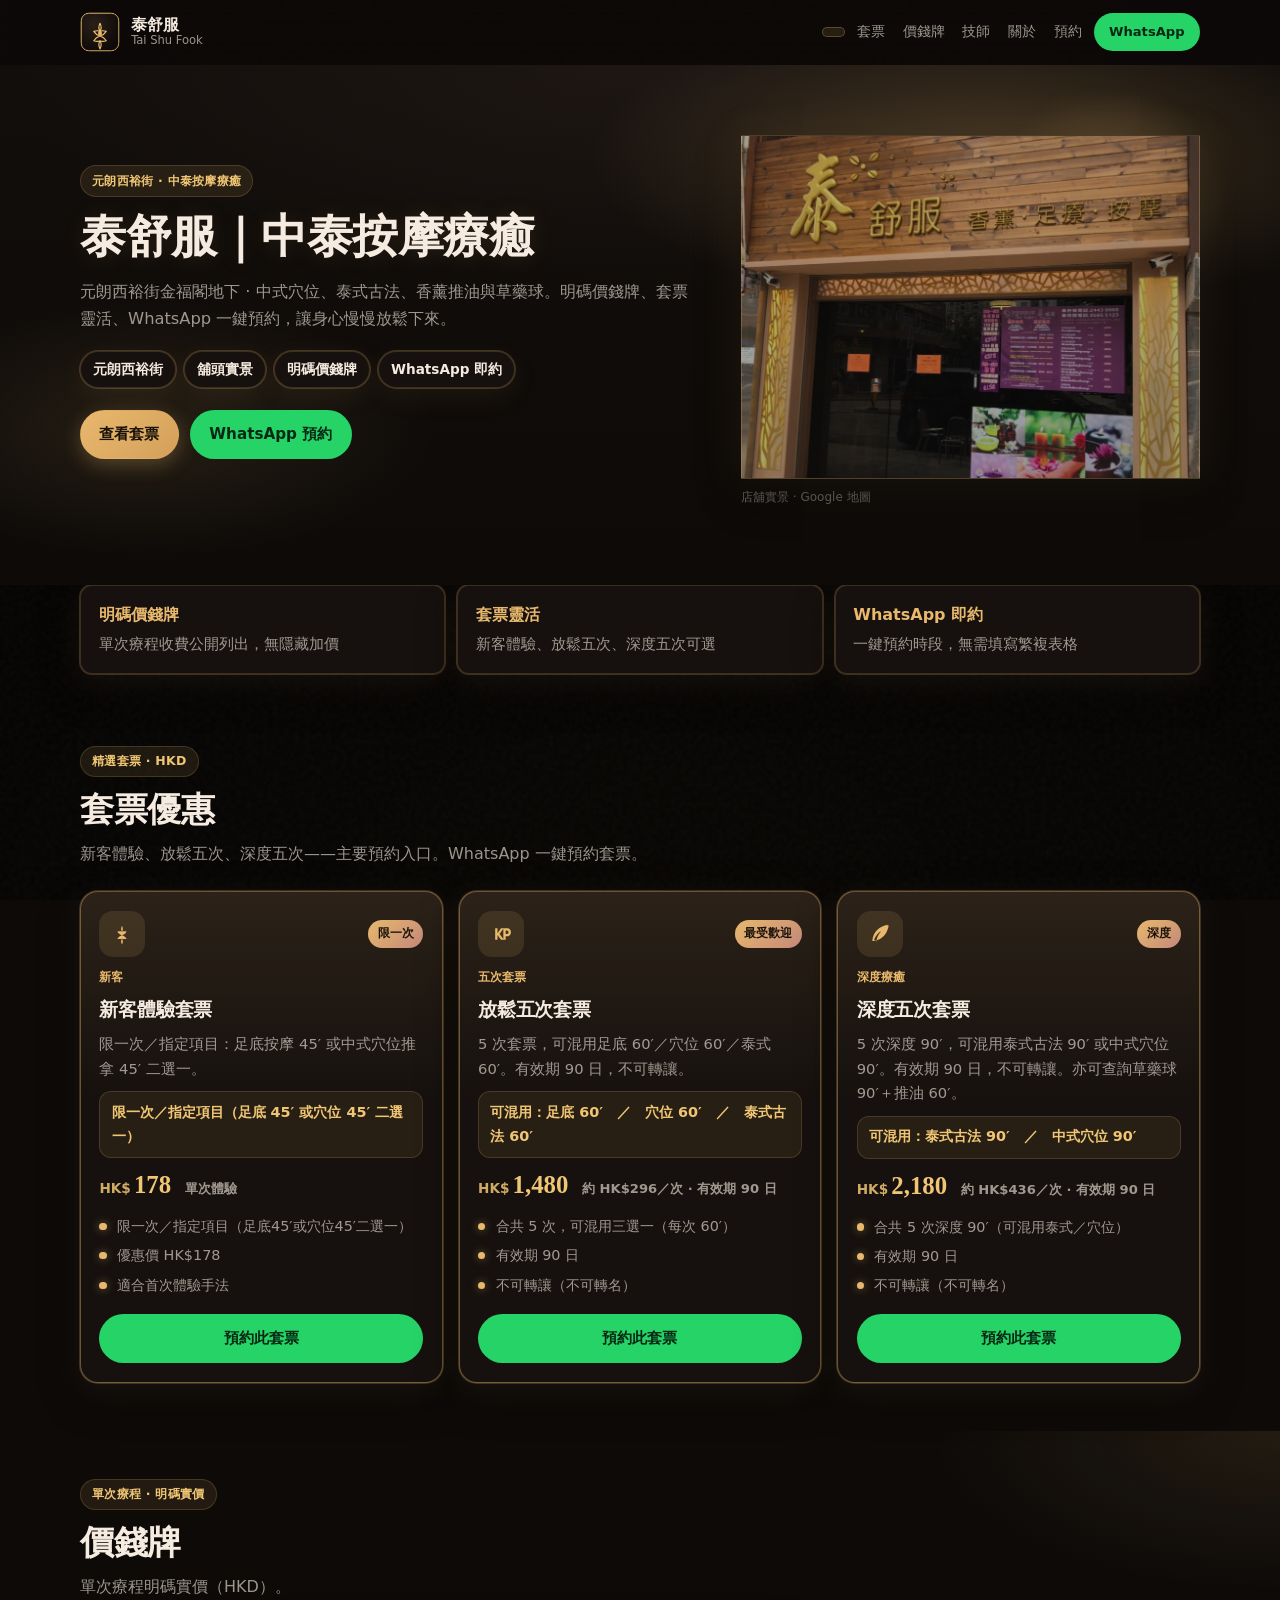
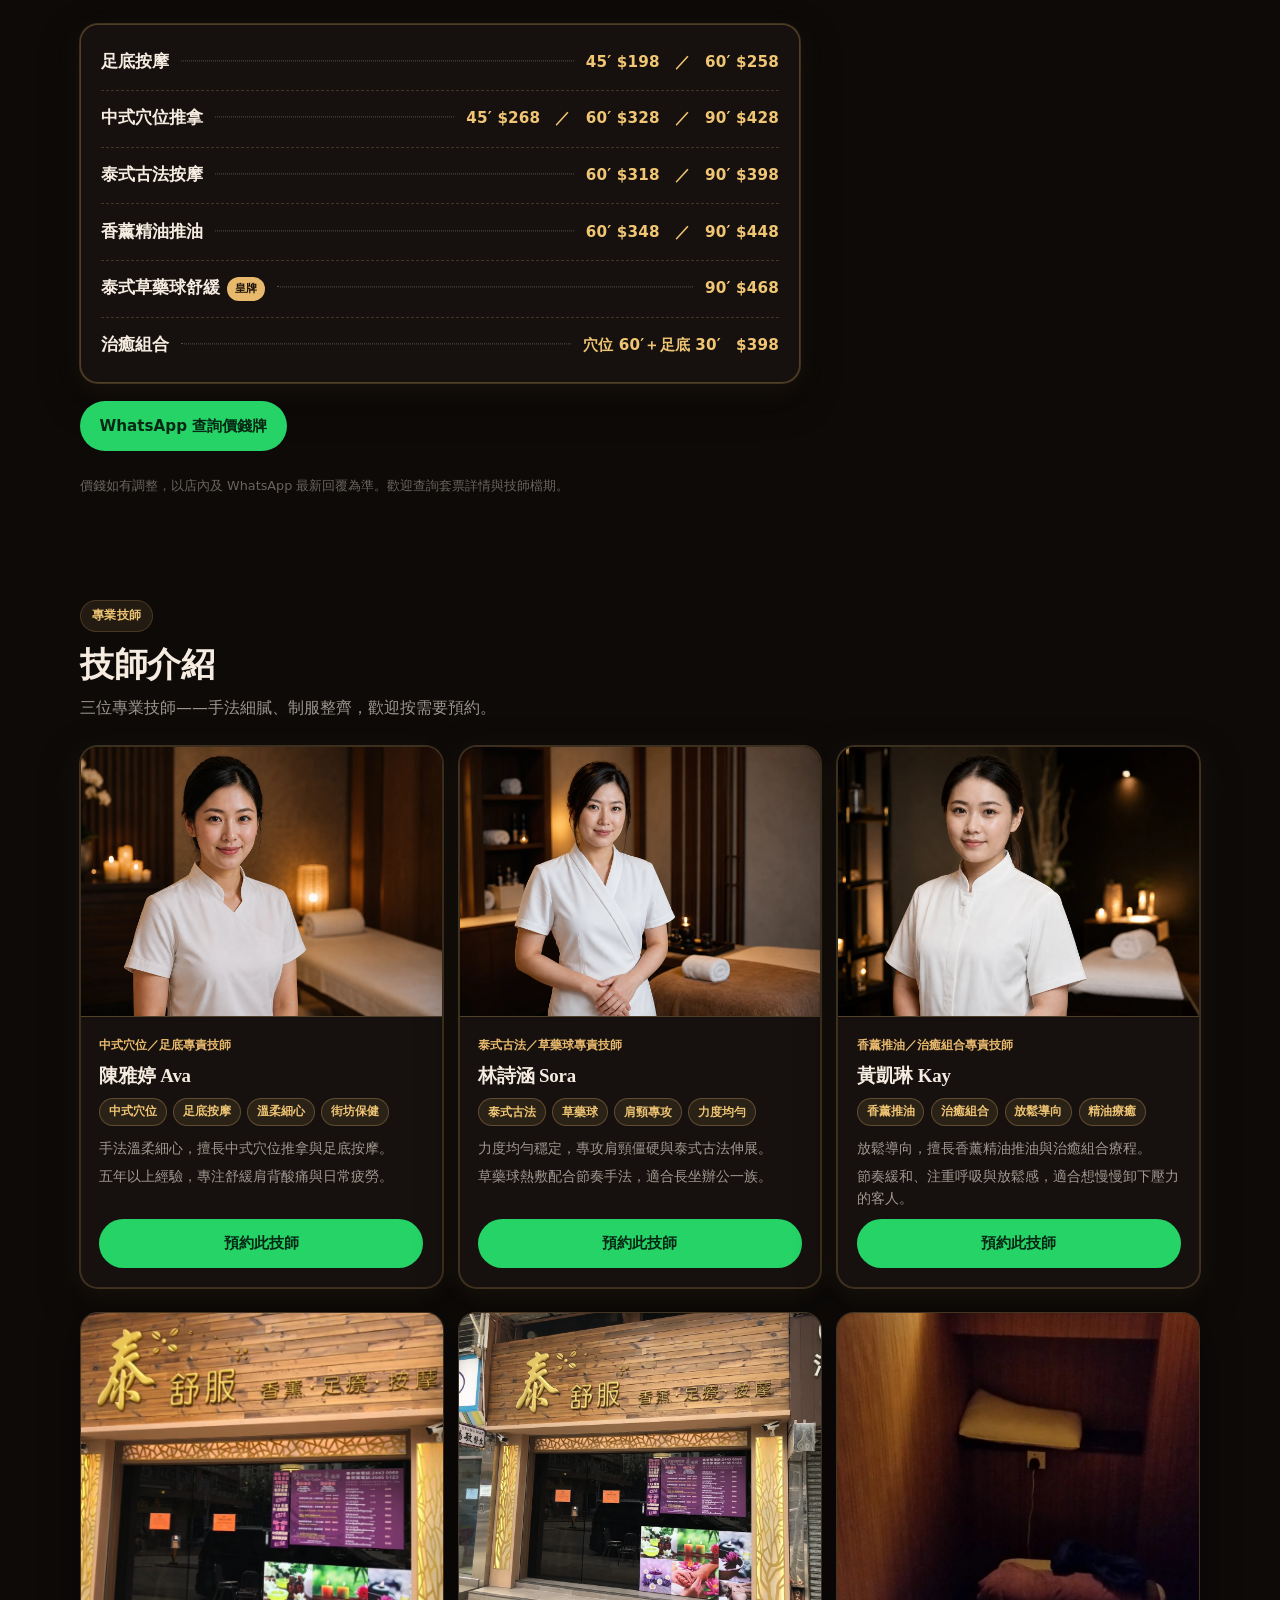
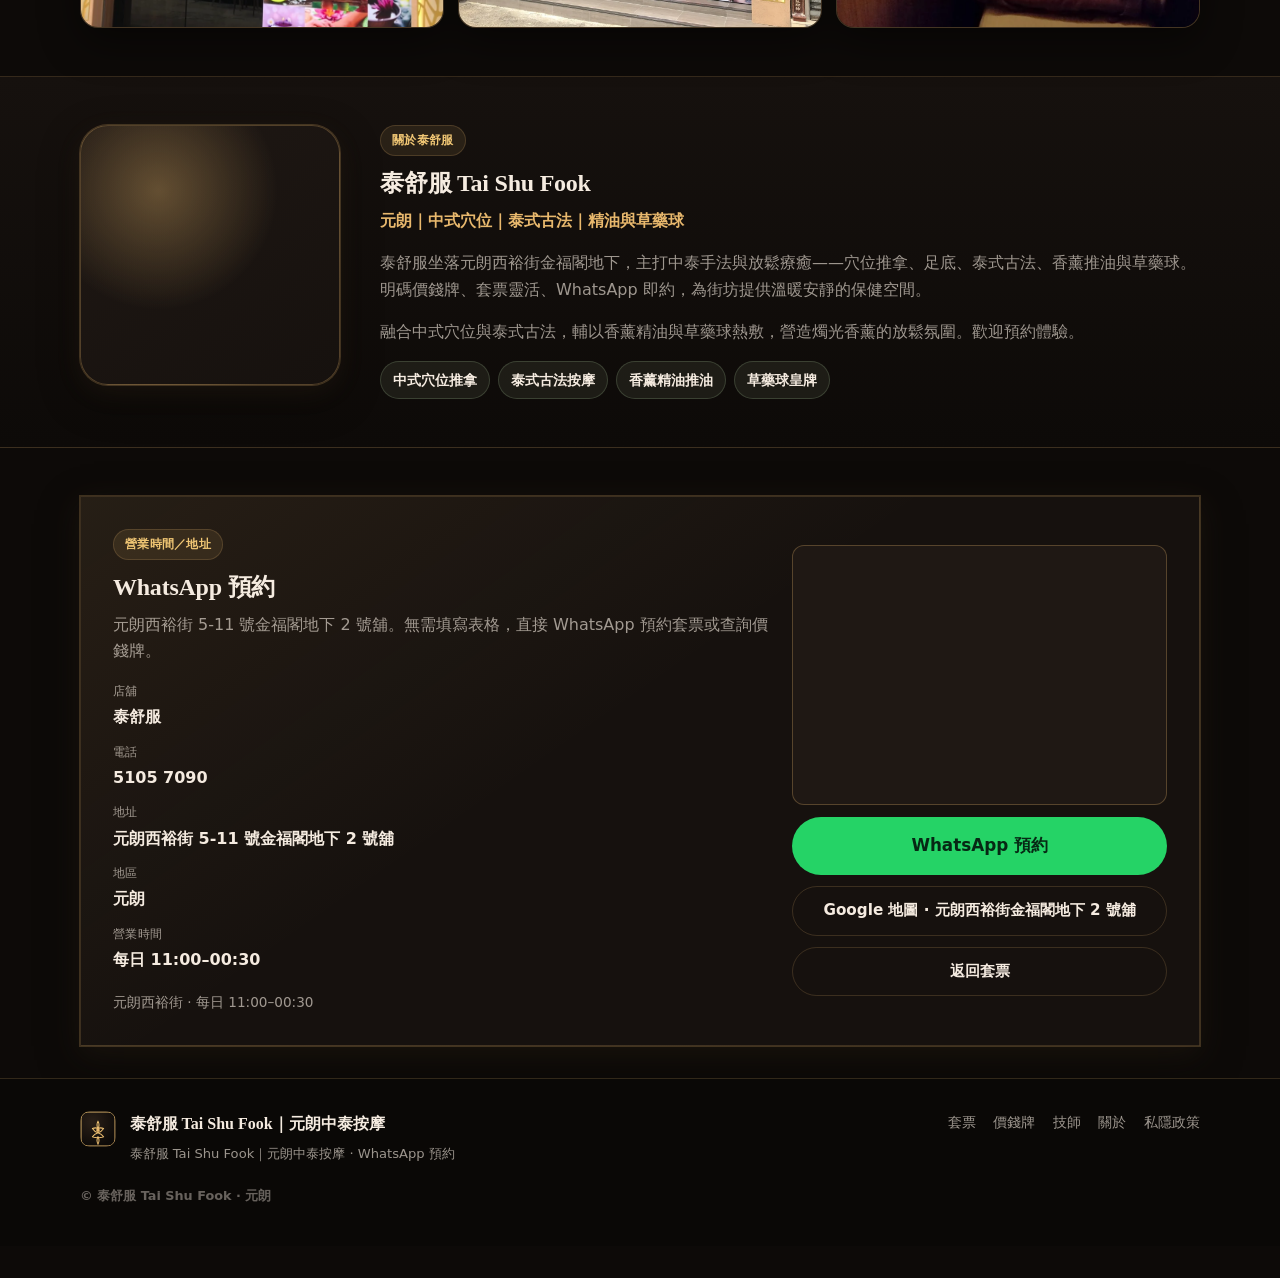
==== commit 70edd5b3: "Add Yuen Long Google Maps listing and real shop photos Update the site to the official Maps place on" ====
--- a/index.html
+++ b/index.html
@@ -4,11 +4,11 @@
   <meta charset="utf-8" />
   <meta name="viewport" content="width=device-width, initial-scale=1" />
   <meta name="theme-color" content="#0d0a08" />
-  <meta name="description" content="泰舒服位於觀塘駿業街，提供中式穴位、泰式古法、香薰推油與草藥球按摩。明碼價錢牌、靈活套票，WhatsApp 一鍵預約。" />
-  <meta property="og:title" content="泰舒服｜觀塘按摩・中泰推拿・香薰推油" />
-  <meta property="og:description" content="泰舒服位於觀塘駿業街，提供中式穴位、泰式古法、香薰推油與草藥球按摩。明碼價錢牌、靈活套票，WhatsApp 一鍵預約。" />
+  <meta name="description" content="泰舒服位於元朗西裕街金福閣地下，提供中式穴位、泰式古法、香薰推油與草藥球按摩。明碼價錢牌、靈活套票，WhatsApp 一鍵預約。" />
+  <meta property="og:title" content="泰舒服｜元朗按摩・中泰推拿・香薰推油" />
+  <meta property="og:description" content="泰舒服位於元朗西裕街金福閣地下，提供中式穴位、泰式古法、香薰推油與草藥球按摩。明碼價錢牌、靈活套票，WhatsApp 一鍵預約。" />
   <meta property="og:type" content="website" />
-  <title>泰舒服｜觀塘按摩・中泰推拿・香薰推油</title>
+  <title>泰舒服｜元朗按摩・中泰推拿・香薰推油</title>
   <link rel="icon" href="assets/favicon.svg" type="image/svg+xml" />
   <link rel="stylesheet" href="css/site.css" />
   <link rel="stylesheet" href="css/dark-overrides.css" />
@@ -54,12 +54,12 @@
       <div class="hero-bg" aria-hidden="true"></div>
       <div class="container hero-grid">
         <div class="hero-copy">
-          <p class="eyebrow" data-cms="heroEyebrow">觀塘駿業街 · 中泰按摩療癒</p>
+          <p class="eyebrow" data-cms="heroEyebrow">元朗西裕街 · 中泰按摩療癒</p>
           <h1 data-cms="heroTitle">泰舒服｜中泰按摩療癒</h1>
-          <p class="lede" data-cms="heroLede">觀塘駿業街 · 中式穴位、泰式古法、香薰推油與草藥球。明碼價錢牌、套票靈活、WhatsApp 一鍵預約，讓身心慢慢放鬆下來。</p>
+          <p class="lede" data-cms="heroLede">元朗西裕街金福閣地下 · 中式穴位、泰式古法、香薰推油與草藥球。明碼價錢牌、套票靈活、WhatsApp 一鍵預約，讓身心慢慢放鬆下來。</p>
           <ul class="hero-chips" data-cms="heroChips">
-            <li>觀塘駿業街</li>
-            <li>燭光香薰</li>
+            <li>元朗西裕街</li>
+            <li>舖頭實景</li>
             <li>明碼價錢牌</li>
             <li>WhatsApp 即約</li>
           </ul>
@@ -70,8 +70,8 @@
           <p class="demo-banner" data-cms="templateNote" hidden></p>
         </div>
         <div class="hero-visual">
-          <div class="hero-photo" role="img" aria-label="專業背部按摩"></div>
-          <p class="photo-credit">Photo via Unsplash · 背部按摩</p>
+          <div class="hero-photo" role="img" aria-label="泰舒服元朗店舖門面"></div>
+          <p class="photo-credit" data-cms="heroCredit">店舖實景 · Google 地圖</p>
         </div>
       </div>
     </section>
@@ -113,22 +113,19 @@
           <p class="section-lede" data-cms="therapistsLede">三位專業技師——手法細膩、制服整齊，歡迎按需要預約。</p>
         </header>
         <div class="therapist-grid" data-cms="therapists"></div>
-        <div class="shop-ambient" data-cms="shopAmbient" aria-label="店內氛圍">
-          <div class="shop-ambient-photo" role="img" aria-label="精油與香薰氛圍"></div>
-          <p class="shop-ambient-note" data-cms="shopAmbientNote">店內氛圍（燭光／精油）</p>
-        </div>
+        <div class="shop-gallery" data-cms="shopGallery" aria-label="店舖實景"></div>
       </div>
     </section>
 
     <section id="about" class="section about-section">
       <div class="container about-grid">
-        <div class="about-portrait" aria-hidden="true">
-          <div class="about-avatar"><span>泰</span></div>
+        <div class="about-portrait">
+          <div class="about-avatar" data-cms="aboutPhoto" role="img" aria-label="泰舒服元朗店舖外觀"><span>泰</span></div>
         </div>
         <div class="about-copy">
           <p class="eyebrow" data-cms="aboutKicker">關於泰舒服</p>
           <h2 data-cms="aboutName">泰舒服 Tai Shu Fook</h2>
-          <p class="about-role" data-cms="aboutRole">觀塘｜中式穴位｜泰式古法｜精油與草藥球</p>
+          <p class="about-role" data-cms="aboutRole">元朗｜中式穴位｜泰式古法｜精油與草藥球</p>
           <p data-cms="aboutBio"></p>
           <p data-cms="aboutBio2"></p>
           <ul class="about-highlights" data-cms="aboutHighlights"></ul>
@@ -141,7 +138,7 @@
         <div>
           <p class="eyebrow">營業時間／地址</p>
           <h2 data-cms="contactHeading">WhatsApp 預約</h2>
-          <p data-cms="contactBody">觀塘駿業街 5 號 8 樓全層。無需填寫表格，直接 WhatsApp 預約套票或查詢價錢牌。</p>
+          <p data-cms="contactBody">元朗西裕街 5-11 號金福閣地下 2 號舖。無需填寫表格，直接 WhatsApp 預約套票或查詢價錢牌。</p>
           <dl class="contact-meta">
             <div>
               <dt>店舖</dt>
@@ -153,23 +150,24 @@
             </div>
             <div>
               <dt>地址</dt>
-              <dd data-cms="address">觀塘駿業街 5 號 8 樓全層</dd>
+              <dd data-cms="address">元朗西裕街 5-11 號金福閣地下 2 號舖</dd>
             </div>
             <div>
               <dt>地區</dt>
-              <dd data-cms="area">觀塘</dd>
+              <dd data-cms="area">元朗</dd>
             </div>
             <div>
               <dt>營業時間</dt>
-              <dd data-cms="hours">每日 11:00–22:00</dd>
+              <dd data-cms="hours">每日 11:00–00:30</dd>
             </div>
           </dl>
           <p class="demo-note" data-cms="demoNote" hidden></p>
-          <p class="contact-tagline" data-cms="contactTagline">觀塘駿業街 · 每日 11:00–22:00</p>
+          <p class="contact-tagline" data-cms="contactTagline">元朗西裕街 · 每日 11:00–00:30</p>
         </div>
         <div class="contact-actions">
+          <iframe class="maps-embed" data-cms="mapsEmbed" title="泰舒服 Google 地圖" src="https://www.google.com/maps?q=22.4420497,114.0265905&hl=zh-HK&z=17&output=embed" loading="lazy" referrerpolicy="no-referrer-when-downgrade"></iframe>
           <a class="btn btn-wa btn-lg" href="https://wa.me/85251057090" target="_blank" rel="noopener" data-cms-wa>WhatsApp 預約</a>
-          <a class="btn btn-ghost" href="https://www.google.com/maps/search/?api=1&query=%E9%A6%99%E6%B8%AF%E8%A7%80%E5%A1%98%E9%A7%BF%E6%A5%AD%E8%A1%975%E8%99%9F" target="_blank" rel="noopener" data-cms-maps>Google 地圖</a>
+          <a class="btn btn-ghost" href="https://maps.app.goo.gl/AGKSUeXps7ZLtECc6" target="_blank" rel="noopener" data-cms-maps>Google 地圖</a>
           <a class="btn btn-ghost" href="#packages">返回套票</a>
         </div>
       </div>
@@ -181,8 +179,8 @@
       <div class="footer-brand">
         <img src="assets/logo.svg" width="36" height="36" alt="" />
         <div>
-          <strong data-cms="brandTagline">泰舒服 Tai Shu Fook｜觀塘中泰按摩</strong>
-          <p data-cms="footerTag">泰舒服 Tai Shu Fook｜觀塘中泰按摩 · WhatsApp 預約</p>
+          <strong data-cms="brandTagline">泰舒服 Tai Shu Fook｜元朗中泰按摩</strong>
+          <p data-cms="footerTag">泰舒服 Tai Shu Fook｜元朗中泰按摩 · WhatsApp 預約</p>
         </div>
       </div>
       <nav class="footer-nav" aria-label="頁尾">
@@ -192,7 +190,7 @@
         <a href="#about">關於</a>
         <a href="privacy.html">私隱政策</a>
       </nav>
-      <p class="footer-stamp">© 泰舒服 Tai Shu Fook · 觀塘</p>
+      <p class="footer-stamp">© 泰舒服 Tai Shu Fook · 元朗</p>
     </div>
   </footer>
 
--- a/css/site.css
+++ b/css/site.css
@@ -1 +1,2 @@
-:root{--bg:#0d0a08;--surface:#16110e;--surface-2:#1f1814;--ink:#f5ebe0;--muted:rgba(245,235,224,0.72);--sage:#8a9f7a;--sage-dark:#6f8464;--clay:#c4897a;--gold:#e8b86d;--gold-soft:#f0c674;--wa:#25d366;--line:rgba(232,184,109,0.18);--radius:18px;--radius-sm:12px;--shadow:0 14px 40px rgba(0,0,0,0.45);--glow-amber:0 0 0 1px rgba(232,184,109,0.22),0 8px 28px rgba(232,184,109,0.08);--max:1120px;--header-h:64px;--font:"Segoe UI","PingFang HK","PingFang TC","Noto Sans TC","Microsoft JhengHei",system-ui,sans-serif;--serif:"Iowan Old Style","Palatino Linotype","Songti TC","Noto Serif TC",Georgia,serif}*,*::before,*::after{box-sizing:border-box}html{scroll-behavior:smooth;scroll-padding-top:calc(var(--header-h)+0.75rem)}body{margin:0;font-family:var(--font);background:var(--bg);color:var(--ink);line-height:1.65;-webkit-font-smoothing:antialiased;padding-bottom:6.25rem;position:relative}body::before{content:"";pointer-events:none;position:fixed;inset:0;z-index:0;background:radial-gradient(ellipse 90% 70% at 50% 0%,transparent 40%,rgba(0,0,0,0.45) 100%),radial-gradient(ellipse 60% 50% at 50% 100%,transparent 30%,rgba(0,0,0,0.35) 100%);opacity:0.85}body::after{content:"";pointer-events:none;position:fixed;inset:0;z-index:0;opacity:0.035;background-image:url("data:image/svg+xml,%3Csvg viewBox='0 0 200 200' xmlns='http://www.w3.org/2000/svg'%3E%3Cfilter id='n'%3E%3CfeTurbulence type='fractalNoise' baseFrequency='0.85' numOctaves='4' stitchTiles='stitch'/%3E%3C/filter%3E%3Crect width='100%25' height='100%25' filter='url(%23n)'/%3E%3C/svg%3E")}body>*{position:relative;z-index:1}img{max-width:100%;display:block}a{color:inherit;text-decoration:none}ul,ol{margin:0;padding:0;list-style:none}h1,h2,h3{font-family:var(--serif);line-height:1.25;letter-spacing:-0.01em;margin:0 0 0.6rem;color:var(--ink)}p{margin:0 0 1rem;color:var(--muted)}.container{width:min(100% - 2rem,var(--max));margin-inline:auto}.visually-hidden{position:absolute;width:1px;height:1px;padding:0;margin:-1px;overflow:hidden;clip:rect(0,0,0,0);white-space:nowrap;border:0}.skip-link{position:absolute;left:-999px;top:0;background:var(--gold);color:#1a1208;padding:0.6rem 1rem;z-index:1000}.skip-link:focus{left:1rem;top:1rem}.site-header{position:sticky;top:0;z-index:100;background:rgba(13,10,8,0.78);backdrop-filter:blur(16px) saturate(1.2);border-bottom:1px solid transparent;transition:border-color 0.2s,background 0.2s}.site-header.is-scrolled{border-bottom-color:var(--line);background:rgba(13,10,8,0.92);box-shadow:0 8px 24px rgba(0,0,0,0.35)}.header-inner{display:flex;align-items:center;gap:0.75rem;min-height:var(--header-h)}.brand{display:flex;align-items:center;gap:0.7rem;margin-right:auto}.brand img{border-radius:10px}.brand-text{display:flex;flex-direction:column;line-height:1.15}.brand-text strong{font-family:var(--serif);font-size:0.98rem;color:var(--ink)}.brand-text small{color:var(--muted);font-size:0.72rem}.nav-desktop{display:none;gap:1.1rem;font-size:0.9rem;color:var(--muted)}.nav-desktop a:hover{color:var(--gold)}.menu-toggle{width:42px;height:42px;border:1px solid var(--line);border-radius:12px;background:var(--surface);display:grid;place-content:center;gap:5px;cursor:pointer;padding:0}.menu-toggle span{display:block;width:18px;height:2px;background:var(--ink);border-radius:2px}.nav-drawer{border-top:1px solid var(--line);background:var(--surface)}.nav-drawer nav{display:grid;gap:0.25rem;padding:0.75rem 1rem 1rem}.nav-drawer a{padding:0.85rem 0.9rem;border-radius:12px;background:var(--surface-2);color:var(--ink);border:1px solid transparent}.nav-drawer a:hover{border-color:var(--line);color:var(--gold)}body.nav-open{overflow:hidden}.header-wa{display:none}.starter-pill{display:none;font-size:0.7rem;font-weight:700;color:var(--gold-soft);background:rgba(232,184,109,0.12);border:1px solid rgba(232,184,109,0.28);padding:0.28rem 0.65rem;border-radius:999px;white-space:nowrap}.btn{display:inline-flex;align-items:center;justify-content:center;gap:0.45rem;min-height:46px;padding:0.7rem 1.15rem;border-radius:999px;border:1px solid transparent;font-weight:700;font-size:0.95rem;cursor:pointer;transition:transform 0.15s,background 0.15s,border-color 0.15s,box-shadow 0.15s}.btn:hover{transform:translateY(-1px)}.btn-sm{min-height:38px;padding:0.45rem 0.9rem;font-size:0.82rem}.btn-lg{min-height:54px;padding:0.9rem 1.4rem;font-size:1.05rem}.btn-primary{background:linear-gradient(135deg,#e8b86d,#d4a05a);color:#1a1208;box-shadow:0 6px 20px rgba(232,184,109,0.28)}.btn-primary:hover{background:linear-gradient(135deg,#f0c674,#e8b86d);box-shadow:0 8px 26px rgba(232,184,109,0.38)}.btn-wa{background:var(--wa);color:#062814}.btn-wa:hover{filter:brightness(1.05)}.btn-ghost{background:transparent;border-color:var(--line);color:var(--ink)}.btn-ghost:hover{border-color:var(--gold);color:var(--gold)}.hero{position:relative;padding:2rem 0 2.5rem;overflow:hidden}.hero-bg{position:absolute;inset:0;background:radial-gradient(ellipse 55% 50% at 78% 18%,rgba(232,184,109,0.22),transparent 58%),radial-gradient(ellipse 40% 45% at 12% 70%,rgba(240,198,116,0.1),transparent 55%),radial-gradient(ellipse 35% 30% at 55% 90%,rgba(196,137,122,0.08),transparent 50%),radial-gradient(ellipse 70% 60% at 50% 0%,rgba(31,24,20,0.9),transparent 70%),linear-gradient(180deg,#120e0b,var(--bg));pointer-events:none}.hero-grid{position:relative;display:grid;gap:1.75rem}.eyebrow{display:inline-block;margin:0 0 0.75rem;padding:0.28rem 0.7rem;border-radius:999px;border:1px solid var(--line);background:rgba(232,184,109,0.1);color:var(--gold-soft);font-size:0.78rem;font-weight:700;letter-spacing:0.02em}.hero h1{font-size:clamp(1.85rem,6vw,2.85rem);margin-bottom:0.85rem;text-shadow:0 2px 24px rgba(232,184,109,0.12)}.lede{font-size:1.02rem;max-width:40rem}.hero-chips{display:flex;flex-wrap:wrap;gap:0.5rem;margin:1.1rem 0 1.35rem}.hero-chips li{padding:0.4rem 0.75rem;border-radius:999px;background:var(--surface);border:1px solid var(--line);color:var(--ink);font-size:0.85rem;font-weight:600;box-shadow:var(--glow-amber)}.hero-cta{display:flex;flex-wrap:wrap;gap:0.7rem;margin-bottom:1.1rem}.demo-banner{font-size:0.82rem;color:var(--muted);border-left:3px solid var(--gold);padding-left:0.85rem;margin:0}.hero-visual{position:relative}.hero-visual::before{content:"";position:absolute;width:55%;height:55%;right:-8%;top:-10%;background:radial-gradient(circle,rgba(232,184,109,0.28),transparent 70%);filter:blur(8px);pointer-events:none;z-index:0}.hero-photo{position:relative;z-index:1;aspect-ratio:4 / 3;border-radius:calc(var(--radius)+4px);background:linear-gradient(160deg,rgba(13,10,8,0.35),rgba(13,10,8,0.55)),url("https://images.unsplash.com/photo-1519823551278-64ac92734fb1?auto=format&fit=crop&w=1400&q=80") center / cover no-repeat,linear-gradient(135deg,#1f1814,#0d0a08);border:1px solid rgba(232,184,109,0.28);box-shadow:var(--shadow),0 0 40px rgba(232,184,109,0.12),inset 0 0 60px rgba(13,10,8,0.25)}.photo-credit{margin:0.55rem 0 0;font-size:0.75rem;color:rgba(245,235,224,0.4)}.trust-section{padding:0 0 1.5rem}.trust-list{display:grid;gap:0.75rem}.trust-list li{background:var(--surface);border:1px solid var(--line);border-radius:var(--radius-sm);padding:1rem 1.1rem;display:grid;gap:0.25rem;box-shadow:var(--glow-amber)}.trust-list strong{color:var(--gold);font-size:1rem}.trust-list span{color:var(--muted);font-size:0.92rem}.section{padding:3rem 0}.section-head{margin-bottom:1.5rem;max-width:40rem}.section-head h2{font-size:clamp(1.55rem,4vw,2.1rem)}.section-lede{margin:0}.subhead{margin:2.25rem 0 1rem;font-size:1.15rem;color:var(--ink);font-family:var(--serif)}.pricing-footnote{margin-top:1.5rem;font-size:0.8rem;color:rgba(245,235,224,0.45)}.pkg-grid{display:grid;gap:1rem}.pkg-card{background:var(--surface);border:1px solid var(--line);border-radius:var(--radius);padding:1.15rem;display:flex;flex-direction:column;gap:0.65rem;box-shadow:var(--shadow)}.pkg-card.featured{border-color:rgba(232,184,109,0.4);background:linear-gradient(180deg,rgba(232,184,109,0.1),transparent 42%),var(--surface);box-shadow:var(--glow-amber),var(--shadow)}.pkg-card-top{display:flex;align-items:center;gap:0.75rem;justify-content:space-between}.pkg-icon{width:46px;height:46px;border-radius:14px;display:grid;place-items:center;background:rgba(232,184,109,0.12);color:var(--gold)}.pkg-icon svg{width:28px;height:28px}.card-badge{font-size:0.72rem;font-weight:800;color:#1a1208;background:linear-gradient(135deg,var(--gold),var(--clay));padding:0.28rem 0.6rem;border-radius:999px}.pkg-cat{margin:0;font-size:0.78rem;color:var(--gold);font-weight:700}.pkg-card h3{font-size:1.2rem;margin:0}.pkg-summary{margin:0;font-size:0.92rem}.tier-list{display:grid;gap:0.45rem;margin:0.2rem 0}.tier-list li{display:grid;grid-template-columns:1fr auto;grid-template-areas:"label price" "note note";gap:0.1rem 0.75rem;padding:0.55rem 0.7rem;border-radius:12px;background:var(--surface-2);border:1px solid rgba(232,184,109,0.1)}.tier-label{grid-area:label;font-weight:700;font-size:0.9rem}.tier-price{grid-area:price;font-weight:800;color:var(--gold-soft);font-size:1.05rem}.tier-price .currency{font-size:0.75rem;margin-right:0.15rem;opacity:0.85}.tier-note{grid-area:note;font-size:0.78rem;color:var(--muted);min-height:0.9em}.pkg-bullets{display:grid;gap:0.35rem;margin:0.15rem 0 0.35rem}.pkg-bullets li{position:relative;padding-left:1.1rem;color:var(--muted);font-size:0.9rem}.pkg-bullets li::before{content:"";position:absolute;left:0;top:0.55em;width:0.45rem;height:0.45rem;border-radius:50%;background:var(--gold);box-shadow:0 0 8px rgba(232,184,109,0.5)}.pkg-card .btn{margin-top:auto;width:100%}.price-list-section{margin-top:0.5rem}.price-table{background:var(--surface);border:1px solid var(--line);border-radius:var(--radius);overflow:hidden;box-shadow:var(--shadow)}.price-table-head,.price-table-row{display:grid;grid-template-columns:1fr;gap:0.35rem;padding:1rem 1.1rem}.price-table-head{display:none;background:var(--surface-2);font-size:0.78rem;font-weight:700;color:var(--muted);text-transform:uppercase;letter-spacing:0.04em}.price-table-row{border-top:1px solid var(--line)}.price-table-row:first-of-type{border-top:0}.pt-name{display:flex;flex-wrap:wrap;align-items:baseline;gap:0.4rem 0.6rem}.pt-name strong{font-family:var(--serif);font-size:1.05rem;color:var(--ink)}.pt-en{width:100%;font-size:0.78rem;color:var(--muted)}.list-badge{font-size:0.68rem;font-weight:800;color:#1a1208;background:var(--gold);padding:0.2rem 0.5rem;border-radius:999px}.pt-duration{font-size:0.9rem;color:var(--muted)}.pt-price{font-weight:800;color:var(--gold-soft);font-size:1.02rem}.pt-action .btn{width:100%;margin-top:0.35rem}.about-section{background:linear-gradient(180deg,var(--surface) 0%,var(--bg) 100%);border-block:1px solid var(--line)}.about-grid{display:grid;gap:1.5rem;align-items:start}.about-avatar{width:min(100%,260px);aspect-ratio:1;border-radius:28px;display:grid;place-items:center;background:radial-gradient(circle at 30% 25%,rgba(232,184,109,0.35),transparent 45%),radial-gradient(circle at 70% 80%,rgba(138,159,122,0.15),transparent 50%),linear-gradient(145deg,#1f1814,#16110e);border:1px solid rgba(232,184,109,0.28);box-shadow:var(--glow-amber),var(--shadow);color:var(--gold);font-family:var(--serif);font-size:2.6rem;font-weight:700;letter-spacing:0.02em}.about-role{color:var(--gold);font-weight:700;margin-bottom:1rem}.about-highlights{display:flex;flex-wrap:wrap;gap:0.5rem;margin:1rem 0 0}.about-highlights li{padding:0.4rem 0.75rem;border-radius:999px;background:rgba(138,159,122,0.12);border:1px solid rgba(138,159,122,0.28);font-size:0.85rem;font-weight:600;color:var(--ink)}.contact-section{padding-bottom:2rem}.contact-card{display:grid;gap:1.5rem;padding:1.4rem;border-radius:calc(var(--radius)+4px);background:linear-gradient(145deg,rgba(232,184,109,0.08),transparent 45%),var(--surface);border:1px solid var(--line);box-shadow:var(--glow-amber),var(--shadow)}.contact-meta{display:grid;gap:0.75rem;margin:1.1rem 0}.contact-meta div{display:grid;gap:0.15rem}.contact-meta dt{font-size:0.75rem;color:var(--muted);text-transform:uppercase;letter-spacing:0.04em}.contact-meta dd{margin:0;font-weight:700;color:var(--ink)}.demo-note,.contact-tagline{font-size:0.85rem;margin:0.35rem 0 0}.contact-actions{display:grid;gap:0.7rem;align-content:start}.site-footer{border-top:1px solid var(--line);padding:2rem 0 6rem;background:#0a0806}.footer-inner{display:grid;gap:1.25rem}.footer-brand{display:flex;gap:0.85rem;align-items:flex-start}.footer-brand img{border-radius:10px;flex-shrink:0}.footer-brand strong{display:block;margin-bottom:0.35rem;font-family:var(--serif);color:var(--ink)}.footer-brand p{margin:0;font-size:0.82rem}.footer-nav{display:flex;flex-wrap:wrap;gap:0.85rem 1.1rem;color:var(--muted);font-size:0.9rem}.footer-nav a:hover{color:var(--gold)}.footer-stamp{margin:0;font-size:0.8rem;color:rgba(245,235,224,0.4);font-weight:600}.sticky-wa{position:fixed;right:1rem;bottom:1rem;z-index:90;display:inline-flex;align-items:center;gap:0.45rem;min-height:50px;padding:0.7rem 1rem;border-radius:999px;background:var(--wa);color:#062814;font-weight:800;box-shadow:0 12px 30px rgba(37,211,102,0.35);opacity:0;pointer-events:none;transform:translateY(10px);transition:opacity 0.2s,transform 0.2s}.sticky-wa.is-visible{opacity:1;pointer-events:auto;transform:none}.sticky-wa svg{width:22px;height:22px}.privacy-page{padding:2.5rem 0 4rem;min-height:70vh}.privacy-page h1{font-size:clamp(1.6rem,4vw,2.2rem)}.privacy-page .card{margin-top:1.25rem;padding:1.25rem;border-radius:var(--radius);background:var(--surface);border:1px solid var(--line)}html:not(.cms-ready) [data-cms="featured"],html:not(.cms-ready) [data-cms="priceList"],html:not(.cms-ready) [data-cms="trust"],html:not(.cms-ready) [data-cms="aboutHighlights"]{min-height:2rem}@media (min-width:640px){.trust-list{grid-template-columns:repeat(3,1fr)}.starter-pill{display:inline-flex}.header-wa{display:inline-flex}.price-table-head,.price-table-row{grid-template-columns:1.4fr 1.2fr 1fr auto;align-items:center;gap:0.75rem}.price-table-head{display:grid}.pt-en{width:auto}.pt-action .btn{width:auto;margin-top:0}}@media (min-width:900px){.nav-desktop{display:flex}.menu-toggle{display:none}.hero-grid{grid-template-columns:1.15fr 0.85fr;align-items:center;gap:2.5rem;min-height:28rem}.featured-grid{grid-template-columns:repeat(3,1fr)}.about-grid{grid-template-columns:260px 1fr;gap:2.5rem}.contact-card{grid-template-columns:1.4fr 0.8fr;align-items:center;padding:2rem}.footer-inner{grid-template-columns:1.5fr auto;align-items:start}.footer-stamp{grid-column:1 / -1}body{padding-bottom:2rem}.site-footer{padding-bottom:2.5rem}}@media (prefers-reduced-motion:reduce){html{scroll-behavior:auto}.btn,.sticky-wa,.site-header{transition:none}}.pkg-detail{margin:0;font-size:0.9rem;color:var(--gold-soft);font-weight:600;padding:0.55rem 0.7rem;border-radius:12px;background:rgba(232,184,109,0.08);border:1px solid var(--line)}.pkg-price-block{display:flex;flex-wrap:wrap;align-items:baseline;gap:0.45rem 0.85rem;margin:0.15rem 0}.pkg-price{font-weight:800;color:var(--gold-soft);font-size:1.55rem;font-family:var(--serif);line-height:1.1}.pkg-price .currency{font-size:0.85rem;margin-right:0.2rem;opacity:0.85;font-family:var(--font)}.pkg-price-note{font-size:0.82rem;color:var(--muted);font-weight:600}.priceboard-section{background:radial-gradient(ellipse 50% 40% at 100% 0%,rgba(232,184,109,0.1),transparent 55%),var(--bg)}.menu-board-wrap{max-width:720px}.menu-board{list-style:none;margin:0;padding:1.15rem 1.25rem;background:var(--surface);border:1px solid rgba(232,184,109,0.28);border-radius:var(--radius);box-shadow:var(--glow-amber),var(--shadow)}.menu-row{display:grid;grid-template-columns:1fr;gap:0.25rem;padding:0.85rem 0;border-bottom:1px dashed rgba(232,184,109,0.22)}.menu-row:last-child{border-bottom:0;padding-bottom:0.25rem}.menu-row:first-child{padding-top:0.25rem}.menu-name{display:flex;flex-wrap:wrap;align-items:center;gap:0.45rem}.menu-name strong{font-family:var(--serif);font-size:1.08rem;color:var(--ink);font-weight:700}.menu-badge{font-size:0.68rem;font-weight:800;color:#1a1208;background:var(--gold);padding:0.18rem 0.5rem;border-radius:999px}.menu-dots{display:none}.menu-opts{font-size:0.95rem;font-weight:700;color:var(--gold-soft);letter-spacing:0.01em}.menu-board-cta{margin-top:1.15rem}.menu-board-cta .btn{width:100%}@media (min-width:640px){.menu-row{grid-template-columns:auto 1fr auto;align-items:baseline;gap:0.75rem}.menu-dots{display:block;border-bottom:1px dotted rgba(245,235,224,0.28);min-width:1.5rem;transform:translateY(-0.35em)}.menu-board-cta .btn{width:auto}}.therapists-section{padding-top:2.5rem}.therapist-grid{display:grid;gap:1rem}.therapist-card{padding:0;overflow:hidden;gap:0}.therapist-photo{width:100%;aspect-ratio:4 / 3;background:linear-gradient(160deg,rgba(13,10,8,0.2),rgba(13,10,8,0.45)),linear-gradient(135deg,#1f1814,#0d0a08);background-size:cover;background-position:center;border-bottom:1px solid rgba(232,184,109,0.22)}.therapist-photo--placeholder{background:radial-gradient(circle at 30% 25%,rgba(232,184,109,0.28),transparent 45%),linear-gradient(145deg,#1f1814,#16110e)}.therapist-body{display:flex;flex-direction:column;gap:0.55rem;padding:1.1rem 1.15rem 1.2rem;flex:1}.therapist-card h3{font-size:1.18rem;margin:0}.therapist-role{margin:0}.therapist-chips{display:flex;flex-wrap:wrap;gap:0.4rem;list-style:none;margin:0.1rem 0 0.15rem;padding:0}.therapist-chip{font-size:0.72rem;font-weight:700;color:#f0c674;background:rgba(232,184,109,0.1);border:1px solid rgba(232,184,109,0.28);padding:0.22rem 0.55rem;border-radius:999px}.therapist-bio{display:grid;gap:0.35rem}.therapist-bio p{margin:0;font-size:0.9rem;color:var(--muted);line-height:1.55}.therapist-card .btn{margin-top:auto;width:100%}.shop-ambient{margin-top:1.5rem;border-radius:var(--radius);overflow:hidden;border:1px solid rgba(232,184,109,0.22);background:var(--surface);box-shadow:var(--shadow)}.shop-ambient-photo{width:100%;aspect-ratio:21 / 9;min-height:140px;background:linear-gradient(160deg,rgba(13,10,8,0.25),rgba(13,10,8,0.55)),linear-gradient(135deg,#1f1814,#0d0a08);background-size:cover;background-position:center}.shop-ambient-note{margin:0;padding:0.7rem 1rem;font-size:0.8rem;color:rgba(245,235,224,0.45)}@media (min-width:640px){.therapist-grid{grid-template-columns:repeat(2,minmax(0,1fr))}}@media (min-width:900px){.therapist-grid{grid-template-columns:repeat(3,minmax(0,1fr))}}html:not(.cms-ready) [data-cms="therapists"]{min-height:2rem}html:not(.cms-ready) [data-cms="packages"],html:not(.cms-ready) [data-cms="priceBoard"]{min-height:2rem}
+:root{--bg:#0d0a08;--surface:#16110e;--surface-2:#1f1814;--ink:#f5ebe0;--muted:rgba(245,235,224,0.72);--sage:#8a9f7a;--sage-dark:#6f8464;--clay:#c4897a;--gold:#e8b86d;--gold-soft:#f0c674;--wa:#25d366;--line:rgba(232,184,109,0.18);--radius:18px;--radius-sm:12px;--shadow:0 14px 40px rgba(0,0,0,0.45);--glow-amber:0 0 0 1px rgba(232,184,109,0.22),0 8px 28px rgba(232,184,109,0.08);--max:1120px;--header-h:64px;--font:"Segoe UI","PingFang HK","PingFang TC","Noto Sans TC","Microsoft JhengHei",system-ui,sans-serif;--serif:"Iowan Old Style","Palatino Linotype","Songti TC","Noto Serif TC",Georgia,serif}*,*::before,*::after{box-sizing:border-box}html{scroll-behavior:smooth;scroll-padding-top:calc(var(--header-h)+0.75rem)}body{margin:0;font-family:var(--font);background:var(--bg);color:var(--ink);line-height:1.65;-webkit-font-smoothing:antialiased;padding-bottom:6.25rem;position:relative}body::before{content:"";pointer-events:none;position:fixed;inset:0;z-index:0;background:radial-gradient(ellipse 90% 70% at 50% 0%,transparent 40%,rgba(0,0,0,0.45) 100%),radial-gradient(ellipse 60% 50% at 50% 100%,transparent 30%,rgba(0,0,0,0.35) 100%);opacity:0.85}body::after{content:"";pointer-events:none;position:fixed;inset:0;z-index:0;opacity:0.035;background-image:url("data:image/svg+xml,%3Csvg viewBox='0 0 200 200' xmlns='http://www.w3.org/2000/svg'%3E%3Cfilter id='n'%3E%3CfeTurbulence type='fractalNoise' baseFrequency='0.85' numOctaves='4' stitchTiles='stitch'/%3E%3C/filter%3E%3Crect width='100%25' height='100%25' filter='url(%23n)'/%3E%3C/svg%3E")}body>*{position:relative;z-index:1}img{max-width:100%;display:block}a{color:inherit;text-decoration:none}ul,ol{margin:0;padding:0;list-style:none}h1,h2,h3{font-family:var(--serif);line-height:1.25;letter-spacing:-0.01em;margin:0 0 0.6rem;color:var(--ink)}p{margin:0 0 1rem;color:var(--muted)}.container{width:min(100% - 2rem,var(--max));margin-inline:auto}.visually-hidden{position:absolute;width:1px;height:1px;padding:0;margin:-1px;overflow:hidden;clip:rect(0,0,0,0);white-space:nowrap;border:0}.skip-link{position:absolute;left:-999px;top:0;background:var(--gold);color:#1a1208;padding:0.6rem 1rem;z-index:1000}.skip-link:focus{left:1rem;top:1rem}.site-header{position:sticky;top:0;z-index:100;background:rgba(13,10,8,0.78);backdrop-filter:blur(16px) saturate(1.2);border-bottom:1px solid transparent;transition:border-color 0.2s,background 0.2s}.site-header.is-scrolled{border-bottom-color:var(--line);background:rgba(13,10,8,0.92);box-shadow:0 8px 24px rgba(0,0,0,0.35)}.header-inner{display:flex;align-items:center;gap:0.75rem;min-height:var(--header-h)}.brand{display:flex;align-items:center;gap:0.7rem;margin-right:auto}.brand img{border-radius:10px}.brand-text{display:flex;flex-direction:column;line-height:1.15}.brand-text strong{font-family:var(--serif);font-size:0.98rem;color:var(--ink)}.brand-text small{color:var(--muted);font-size:0.72rem}.nav-desktop{display:none;gap:1.1rem;font-size:0.9rem;color:var(--muted)}.nav-desktop a:hover{color:var(--gold)}.menu-toggle{width:42px;height:42px;border:1px solid var(--line);border-radius:12px;background:var(--surface);display:grid;place-content:center;gap:5px;cursor:pointer;padding:0}.menu-toggle span{display:block;width:18px;height:2px;background:var(--ink);border-radius:2px}.nav-drawer{border-top:1px solid var(--line);background:var(--surface)}.nav-drawer nav{display:grid;gap:0.25rem;padding:0.75rem 1rem 1rem}.nav-drawer a{padding:0.85rem 0.9rem;border-radius:12px;background:var(--surface-2);color:var(--ink);border:1px solid transparent}.nav-drawer a:hover{border-color:var(--line);color:var(--gold)}body.nav-open{overflow:hidden}.header-wa{display:none}.starter-pill{display:none;font-size:0.7rem;font-weight:700;color:var(--gold-soft);background:rgba(232,184,109,0.12);border:1px solid rgba(232,184,109,0.28);padding:0.28rem 0.65rem;border-radius:999px;white-space:nowrap}.btn{display:inline-flex;align-items:center;justify-content:center;gap:0.45rem;min-height:46px;padding:0.7rem 1.15rem;border-radius:999px;border:1px solid transparent;font-weight:700;font-size:0.95rem;cursor:pointer;transition:transform 0.15s,background 0.15s,border-color 0.15s,box-shadow 0.15s}.btn:hover{transform:translateY(-1px)}.btn-sm{min-height:38px;padding:0.45rem 0.9rem;font-size:0.82rem}.btn-lg{min-height:54px;padding:0.9rem 1.4rem;font-size:1.05rem}.btn-primary{background:linear-gradient(135deg,#e8b86d,#d4a05a);color:#1a1208;box-shadow:0 6px 20px rgba(232,184,109,0.28)}.btn-primary:hover{background:linear-gradient(135deg,#f0c674,#e8b86d);box-shadow:0 8px 26px rgba(232,184,109,0.38)}.btn-wa{background:var(--wa);color:#062814}.btn-wa:hover{filter:brightness(1.05)}.btn-ghost{background:transparent;border-color:var(--line);color:var(--ink)}.btn-ghost:hover{border-color:var(--gold);color:var(--gold)}.hero{position:relative;padding:2rem 0 2.5rem;overflow:hidden}.hero-bg{position:absolute;inset:0;background:radial-gradient(ellipse 55% 50% at 78% 18%,rgba(232,184,109,0.22),transparent 58%),radial-gradient(ellipse 40% 45% at 12% 70%,rgba(240,198,116,0.1),transparent 55%),radial-gradient(ellipse 35% 30% at 55% 90%,rgba(196,137,122,0.08),transparent 50%),radial-gradient(ellipse 70% 60% at 50% 0%,rgba(31,24,20,0.9),transparent 70%),linear-gradient(180deg,#120e0b,var(--bg));pointer-events:none}.hero-grid{position:relative;display:grid;gap:1.75rem}.eyebrow{display:inline-block;margin:0 0 0.75rem;padding:0.28rem 0.7rem;border-radius:999px;border:1px solid var(--line);background:rgba(232,184,109,0.1);color:var(--gold-soft);font-size:0.78rem;font-weight:700;letter-spacing:0.02em}.hero h1{font-size:clamp(1.85rem,6vw,2.85rem);margin-bottom:0.85rem;text-shadow:0 2px 24px rgba(232,184,109,0.12)}.lede{font-size:1.02rem;max-width:40rem}.hero-chips{display:flex;flex-wrap:wrap;gap:0.5rem;margin:1.1rem 0 1.35rem}.hero-chips li{padding:0.4rem 0.75rem;border-radius:999px;background:var(--surface);border:1px solid var(--line);color:var(--ink);font-size:0.85rem;font-weight:600;box-shadow:var(--glow-amber)}.hero-cta{display:flex;flex-wrap:wrap;gap:0.7rem;margin-bottom:1.1rem}.demo-banner{font-size:0.82rem;color:var(--muted);border-left:3px solid var(--gold);padding-left:0.85rem;margin:0}.hero-visual{position:relative}.hero-visual::before{content:"";position:absolute;width:55%;height:55%;right:-8%;top:-10%;background:radial-gradient(circle,rgba(232,184,109,0.28),transparent 70%);filter:blur(8px);pointer-events:none;z-index:0}.hero-photo{position:relative;z-index:1;aspect-ratio:4 / 3;border-radius:calc(var(--radius)+4px);background:linear-gradient(160deg,rgba(13,10,8,0.35),rgba(13,10,8,0.55)),url("../assets/shop/storefront.jpg") center / cover no-repeat,linear-gradient(135deg,#1f1814,#0d0a08);border:1px solid rgba(232,184,109,0.28);box-shadow:var(--shadow),0 0 40px rgba(232,184,109,0.12),inset 0 0 60px rgba(13,10,8,0.25)}.photo-credit{margin:0.55rem 0 0;font-size:0.75rem;color:rgba(245,235,224,0.4)}.trust-section{padding:0 0 1.5rem}.trust-list{display:grid;gap:0.75rem}.trust-list li{background:var(--surface);border:1px solid var(--line);border-radius:var(--radius-sm);padding:1rem 1.1rem;display:grid;gap:0.25rem;box-shadow:var(--glow-amber)}.trust-list strong{color:var(--gold);font-size:1rem}.trust-list span{color:var(--muted);font-size:0.92rem}.section{padding:3rem 0}.section-head{margin-bottom:1.5rem;max-width:40rem}.section-head h2{font-size:clamp(1.55rem,4vw,2.1rem)}.section-lede{margin:0}.subhead{margin:2.25rem 0 1rem;font-size:1.15rem;color:var(--ink);font-family:var(--serif)}.pricing-footnote{margin-top:1.5rem;font-size:0.8rem;color:rgba(245,235,224,0.45)}.pkg-grid{display:grid;gap:1rem}.pkg-card{background:var(--surface);border:1px solid var(--line);border-radius:var(--radius);padding:1.15rem;display:flex;flex-direction:column;gap:0.65rem;box-shadow:var(--shadow)}.pkg-card.featured{border-color:rgba(232,184,109,0.4);background:linear-gradient(180deg,rgba(232,184,109,0.1),transparent 42%),var(--surface);box-shadow:var(--glow-amber),var(--shadow)}.pkg-card-top{display:flex;align-items:center;gap:0.75rem;justify-content:space-between}.pkg-icon{width:46px;height:46px;border-radius:14px;display:grid;place-items:center;background:rgba(232,184,109,0.12);color:var(--gold)}.pkg-icon svg{width:28px;height:28px}.card-badge{font-size:0.72rem;font-weight:800;color:#1a1208;background:linear-gradient(135deg,var(--gold),var(--clay));padding:0.28rem 0.6rem;border-radius:999px}.pkg-cat{margin:0;font-size:0.78rem;color:var(--gold);font-weight:700}.pkg-card h3{font-size:1.2rem;margin:0}.pkg-summary{margin:0;font-size:0.92rem}.tier-list{display:grid;gap:0.45rem;margin:0.2rem 0}.tier-list li{display:grid;grid-template-columns:1fr auto;grid-template-areas:"label price" "note note";gap:0.1rem 0.75rem;padding:0.55rem 0.7rem;border-radius:12px;background:var(--surface-2);border:1px solid rgba(232,184,109,0.1)}.tier-label{grid-area:label;font-weight:700;font-size:0.9rem}.tier-price{grid-area:price;font-weight:800;color:var(--gold-soft);font-size:1.05rem}.tier-price .currency{font-size:0.75rem;margin-right:0.15rem;opacity:0.85}.tier-note{grid-area:note;font-size:0.78rem;color:var(--muted);min-height:0.9em}.pkg-bullets{display:grid;gap:0.35rem;margin:0.15rem 0 0.35rem}.pkg-bullets li{position:relative;padding-left:1.1rem;color:var(--muted);font-size:0.9rem}.pkg-bullets li::before{content:"";position:absolute;left:0;top:0.55em;width:0.45rem;height:0.45rem;border-radius:50%;background:var(--gold);box-shadow:0 0 8px rgba(232,184,109,0.5)}.pkg-card .btn{margin-top:auto;width:100%}.price-list-section{margin-top:0.5rem}.price-table{background:var(--surface);border:1px solid var(--line);border-radius:var(--radius);overflow:hidden;box-shadow:var(--shadow)}.price-table-head,.price-table-row{display:grid;grid-template-columns:1fr;gap:0.35rem;padding:1rem 1.1rem}.price-table-head{display:none;background:var(--surface-2);font-size:0.78rem;font-weight:700;color:var(--muted);text-transform:uppercase;letter-spacing:0.04em}.price-table-row{border-top:1px solid var(--line)}.price-table-row:first-of-type{border-top:0}.pt-name{display:flex;flex-wrap:wrap;align-items:baseline;gap:0.4rem 0.6rem}.pt-name strong{font-family:var(--serif);font-size:1.05rem;color:var(--ink)}.pt-en{width:100%;font-size:0.78rem;color:var(--muted)}.list-badge{font-size:0.68rem;font-weight:800;color:#1a1208;background:var(--gold);padding:0.2rem 0.5rem;border-radius:999px}.pt-duration{font-size:0.9rem;color:var(--muted)}.pt-price{font-weight:800;color:var(--gold-soft);font-size:1.02rem}.pt-action .btn{width:100%;margin-top:0.35rem}.about-section{background:linear-gradient(180deg,var(--surface) 0%,var(--bg) 100%);border-block:1px solid var(--line)}.about-grid{display:grid;gap:1.5rem;align-items:start}.about-avatar{width:min(100%,260px);aspect-ratio:1;border-radius:28px;display:grid;place-items:center;background:radial-gradient(circle at 30% 25%,rgba(232,184,109,0.35),transparent 45%),radial-gradient(circle at 70% 80%,rgba(138,159,122,0.15),transparent 50%),linear-gradient(145deg,#1f1814,#16110e);border:1px solid rgba(232,184,109,0.28);box-shadow:var(--glow-amber),var(--shadow);color:var(--gold);font-family:var(--serif);font-size:2.6rem;font-weight:700;letter-spacing:0.02em}.about-role{color:var(--gold);font-weight:700;margin-bottom:1rem}.about-highlights{display:flex;flex-wrap:wrap;gap:0.5rem;margin:1rem 0 0}.about-highlights li{padding:0.4rem 0.75rem;border-radius:999px;background:rgba(138,159,122,0.12);border:1px solid rgba(138,159,122,0.28);font-size:0.85rem;font-weight:600;color:var(--ink)}.contact-section{padding-bottom:2rem}.contact-card{display:grid;gap:1.5rem;padding:1.4rem;border-radius:calc(var(--radius)+4px);background:linear-gradient(145deg,rgba(232,184,109,0.08),transparent 45%),var(--surface);border:1px solid var(--line);box-shadow:var(--glow-amber),var(--shadow)}.contact-meta{display:grid;gap:0.75rem;margin:1.1rem 0}.contact-meta div{display:grid;gap:0.15rem}.contact-meta dt{font-size:0.75rem;color:var(--muted);text-transform:uppercase;letter-spacing:0.04em}.contact-meta dd{margin:0;font-weight:700;color:var(--ink)}.demo-note,.contact-tagline{font-size:0.85rem;margin:0.35rem 0 0}.contact-actions{display:grid;gap:0.7rem;align-content:start}.site-footer{border-top:1px solid var(--line);padding:2rem 0 6rem;background:#0a0806}.footer-inner{display:grid;gap:1.25rem}.footer-brand{display:flex;gap:0.85rem;align-items:flex-start}.footer-brand img{border-radius:10px;flex-shrink:0}.footer-brand strong{display:block;margin-bottom:0.35rem;font-family:var(--serif);color:var(--ink)}.footer-brand p{margin:0;font-size:0.82rem}.footer-nav{display:flex;flex-wrap:wrap;gap:0.85rem 1.1rem;color:var(--muted);font-size:0.9rem}.footer-nav a:hover{color:var(--gold)}.footer-stamp{margin:0;font-size:0.8rem;color:rgba(245,235,224,0.4);font-weight:600}.sticky-wa{position:fixed;right:1rem;bottom:1rem;z-index:90;display:inline-flex;align-items:center;gap:0.45rem;min-height:50px;padding:0.7rem 1rem;border-radius:999px;background:var(--wa);color:#062814;font-weight:800;box-shadow:0 12px 30px rgba(37,211,102,0.35);opacity:0;pointer-events:none;transform:translateY(10px);transition:opacity 0.2s,transform 0.2s}.sticky-wa.is-visible{opacity:1;pointer-events:auto;transform:none}.sticky-wa svg{width:22px;height:22px}.privacy-page{padding:2.5rem 0 4rem;min-height:70vh}.privacy-page h1{font-size:clamp(1.6rem,4vw,2.2rem)}.privacy-page .card{margin-top:1.25rem;padding:1.25rem;border-radius:var(--radius);background:var(--surface);border:1px solid var(--line)}html:not(.cms-ready) [data-cms="featured"],html:not(.cms-ready) [data-cms="priceList"],html:not(.cms-ready) [data-cms="trust"],html:not(.cms-ready) [data-cms="aboutHighlights"]{min-height:2rem}@media (min-width:640px){.trust-list{grid-template-columns:repeat(3,1fr)}.starter-pill{display:inline-flex}.header-wa{display:inline-flex}.price-table-head,.price-table-row{grid-template-columns:1.4fr 1.2fr 1fr auto;align-items:center;gap:0.75rem}.price-table-head{display:grid}.pt-en{width:auto}.pt-action .btn{width:auto;margin-top:0}}@media (min-width:900px){.nav-desktop{display:flex}.menu-toggle{display:none}.hero-grid{grid-template-columns:1.15fr 0.85fr;align-items:center;gap:2.5rem;min-height:28rem}.featured-grid{grid-template-columns:repeat(3,1fr)}.about-grid{grid-template-columns:260px 1fr;gap:2.5rem}.contact-card{grid-template-columns:1.4fr 0.8fr;align-items:center;padding:2rem}.footer-inner{grid-template-columns:1.5fr auto;align-items:start}.footer-stamp{grid-column:1 / -1}body{padding-bottom:2rem}.site-footer{padding-bottom:2.5rem}}@media (prefers-reduced-motion:reduce){html{scroll-behavior:auto}.btn,.sticky-wa,.site-header{transition:none}}.pkg-detail{margin:0;font-size:0.9rem;color:var(--gold-soft);font-weight:600;padding:0.55rem 0.7rem;border-radius:12px;background:rgba(232,184,109,0.08);border:1px solid var(--line)}.pkg-price-block{display:flex;flex-wrap:wrap;align-items:baseline;gap:0.45rem 0.85rem;margin:0.15rem 0}.pkg-price{font-weight:800;color:var(--gold-soft);font-size:1.55rem;font-family:var(--serif);line-height:1.1}.pkg-price .currency{font-size:0.85rem;margin-right:0.2rem;opacity:0.85;font-family:var(--font)}.pkg-price-note{font-size:0.82rem;color:var(--muted);font-weight:600}.priceboard-section{background:radial-gradient(ellipse 50% 40% at 100% 0%,rgba(232,184,109,0.1),transparent 55%),var(--bg)}.menu-board-wrap{max-width:720px}.menu-board{list-style:none;margin:0;padding:1.15rem 1.25rem;background:var(--surface);border:1px solid rgba(232,184,109,0.28);border-radius:var(--radius);box-shadow:var(--glow-amber),var(--shadow)}.menu-row{display:grid;grid-template-columns:1fr;gap:0.25rem;padding:0.85rem 0;border-bottom:1px dashed rgba(232,184,109,0.22)}.menu-row:last-child{border-bottom:0;padding-bottom:0.25rem}.menu-row:first-child{padding-top:0.25rem}.menu-name{display:flex;flex-wrap:wrap;align-items:center;gap:0.45rem}.menu-name strong{font-family:var(--serif);font-size:1.08rem;color:var(--ink);font-weight:700}.menu-badge{font-size:0.68rem;font-weight:800;color:#1a1208;background:var(--gold);padding:0.18rem 0.5rem;border-radius:999px}.menu-dots{display:none}.menu-opts{font-size:0.95rem;font-weight:700;color:var(--gold-soft);letter-spacing:0.01em}.menu-board-cta{margin-top:1.15rem}.menu-board-cta .btn{width:100%}@media (min-width:640px){.menu-row{grid-template-columns:auto 1fr auto;align-items:baseline;gap:0.75rem}.menu-dots{display:block;border-bottom:1px dotted rgba(245,235,224,0.28);min-width:1.5rem;transform:translateY(-0.35em)}.menu-board-cta .btn{width:auto}}.therapists-section{padding-top:2.5rem}.therapist-grid{display:grid;gap:1rem}.therapist-card{padding:0;overflow:hidden;gap:0}.therapist-photo{width:100%;aspect-ratio:4 / 3;overflow:hidden;background:linear-gradient(160deg,rgba(13,10,8,0.2),rgba(13,10,8,0.45)),linear-gradient(135deg,#1f1814,#0d0a08);background-size:cover;background-position:center;border-bottom:1px solid rgba(232,184,109,0.22)}.therapist-photo picture,.therapist-photo img{display:block;width:100%;height:100%}.therapist-photo img{aspect-ratio:4 / 3;object-fit:cover;object-position:center}.therapist-photo--placeholder{background:radial-gradient(circle at 30% 25%,rgba(232,184,109,0.28),transparent 45%),linear-gradient(145deg,#1f1814,#16110e)}.therapist-body{display:flex;flex-direction:column;gap:0.55rem;padding:1.1rem 1.15rem 1.2rem;flex:1}.therapist-card h3{font-size:1.18rem;margin:0}.therapist-role{margin:0}.therapist-chips{display:flex;flex-wrap:wrap;gap:0.4rem;list-style:none;margin:0.1rem 0 0.15rem;padding:0}.therapist-chip{font-size:0.72rem;font-weight:700;color:#f0c674;background:rgba(232,184,109,0.1);border:1px solid rgba(232,184,109,0.28);padding:0.22rem 0.55rem;border-radius:999px}.therapist-bio{display:grid;gap:0.35rem}.therapist-bio p{margin:0;font-size:0.9rem;color:var(--muted);line-height:1.55}.therapist-card .btn{margin-top:auto;width:100%}.shop-ambient{margin-top:1.5rem;border-radius:var(--radius);overflow:hidden;border:1px solid rgba(232,184,109,0.22);background:var(--surface);box-shadow:var(--shadow)}.shop-ambient-photo{width:100%;aspect-ratio:21 / 9;min-height:140px;background:linear-gradient(160deg,rgba(13,10,8,0.25),rgba(13,10,8,0.55)),linear-gradient(135deg,#1f1814,#0d0a08);background-size:cover;background-position:center}.shop-ambient-note{margin:0;padding:0.7rem 1rem;font-size:0.8rem;color:rgba(245,235,224,0.45)}@media (min-width:640px){.therapist-grid{grid-template-columns:repeat(2,minmax(0,1fr))}}@media (min-width:900px){.therapist-grid{grid-template-columns:repeat(3,minmax(0,1fr))}}html:not(.cms-ready) [data-cms="therapists"]{min-height:2rem}html:not(.cms-ready) [data-cms="packages"],html:not(.cms-ready) [data-cms="priceBoard"]{min-height:2rem}
+.shop-gallery{display:grid;gap:0.85rem;margin-top:1.5rem}.shop-shot{margin:0;border-radius:var(--radius);overflow:hidden;border:1px solid rgba(232,184,109,0.22);background:var(--surface);box-shadow:var(--shadow)}.shop-shot picture,.shop-shot img{display:block;width:100%;height:100%;object-fit:cover}.shop-shot img{aspect-ratio:4 / 3}.shop-shot:last-child img{aspect-ratio:3 / 4;object-position:center}.shop-shot figcaption{margin:0;padding:0.65rem 0.9rem;font-size:0.8rem;color:rgba(245,235,224,0.55)}.maps-embed{width:100%;min-height:220px;border:1px solid rgba(232,184,109,0.28);border-radius:var(--radius-sm);background:var(--surface-2)}.about-avatar{background-size:cover;background-position:center}@media (min-width:640px){.shop-gallery{grid-template-columns:repeat(3,minmax(0,1fr))}.shop-shot:last-child img{aspect-ratio:4 / 3}.maps-embed{min-height:260px}}
--- a/css/dark-overrides.css
+++ b/css/dark-overrides.css
@@ -1 +1 @@
-.site-header{background:rgba(13,10,8,.78)!important;backdrop-filter:blur(16px) saturate(1.2)}.site-header.is-scrolled{background:rgba(13,10,8,.92)!important;box-shadow:0 8px 24px rgba(0,0,0,.35)}.hero-bg{background:radial-gradient(ellipse 55% 50% at 78% 18%,rgba(232,184,109,.22),transparent 58%),radial-gradient(ellipse 40% 45% at 12% 70%,rgba(240,198,116,.1),transparent 55%),radial-gradient(ellipse 70% 60% at 50% 0%,rgba(31,24,20,.9),transparent 70%),linear-gradient(180deg,#120e0b,var(--bg))!important}.hero-photo{background:linear-gradient(160deg,rgba(13,10,8,.35),rgba(13,10,8,.55)),url("https://images.unsplash.com/photo-1519823551278-64ac92734fb1?auto=format&fit=crop&w=1400&q=80") center/cover no-repeat,linear-gradient(135deg,#1f1814,#0d0a08)!important;border-color:rgba(232,184,109,.28)!important;box-shadow:0 14px 40px rgba(0,0,0,.45),0 0 40px rgba(232,184,109,.12)!important}.hero-visual::before{content:"";position:absolute;width:55%;height:55%;right:-8%;top:-10%;background:radial-gradient(circle,rgba(232,184,109,.28),transparent 70%);filter:blur(8px);pointer-events:none;z-index:0}.btn-primary{background:linear-gradient(135deg,#e8b86d,#d4a05a)!important;color:#1a1208!important;box-shadow:0 6px 20px rgba(232,184,109,.28)}.btn-primary:hover{background:linear-gradient(135deg,#f0c674,#e8b86d)!important}.nav-desktop a:hover,.footer-nav a:hover{color:var(--gold)!important}.eyebrow{background:rgba(232,184,109,.1)!important;color:#f0c674!important;border-color:var(--line)!important}.starter-pill{color:#f0c674!important;background:rgba(232,184,109,.12)!important;border-color:rgba(232,184,109,.28)!important}.trust-list li,.pkg-card,.menu-board,.contact-card{box-shadow:0 0 0 1px rgba(232,184,109,.22),0 8px 28px rgba(232,184,109,.08),0 14px 40px rgba(0,0,0,.45)}.pkg-card.featured{border-color:rgba(232,184,109,.4)!important;background:linear-gradient(180deg,rgba(232,184,109,.1),transparent 42%),var(--surface)!important}.pkg-icon{background:rgba(232,184,109,.12)!important;color:var(--gold)!important}.card-badge{color:#1a1208!important;background:linear-gradient(135deg,var(--gold),var(--clay))!important}.pkg-bullets li::before{background:var(--gold)!important;box-shadow:0 0 8px rgba(232,184,109,.5)}.pkg-price,.menu-opts,.pt-price,.tier-price{color:#f0c674!important}.pkg-detail{color:#f0c674!important;background:rgba(232,184,109,.08)!important}.about-avatar{background:radial-gradient(circle at 30% 25%,rgba(232,184,109,.35),transparent 45%),linear-gradient(145deg,#1f1814,#16110e)!important;border-color:rgba(232,184,109,.28)!important;color:var(--gold)!important}.about-role,.trust-list strong,.pkg-cat{color:var(--gold)!important}.about-highlights li{background:rgba(138,159,122,.12)!important;border-color:rgba(138,159,122,.28)!important}.contact-card{background:linear-gradient(145deg,rgba(232,184,109,.08),transparent 45%),var(--surface)!important}.site-footer{background:#0a0806!important}.photo-credit,.footer-stamp,.pricing-footnote{color:rgba(245,235,224,.4)!important}.menu-board{border-color:rgba(232,184,109,.28)!important}.menu-row{border-bottom-color:rgba(232,184,109,.22)!important}.menu-badge,.list-badge{color:#1a1208!important;background:var(--gold)!important}.menu-dots{border-bottom-color:rgba(245,235,224,.28)!important}.skip-link{background:var(--gold)!important;color:#1a1208!important}.hero-chips li{box-shadow:0 0 0 1px rgba(232,184,109,.22),0 8px 28px rgba(232,184,109,.08)}.hero h1{text-shadow:0 2px 24px rgba(232,184,109,.12)}.therapist-card,.shop-ambient{box-shadow:0 0 0 1px rgba(232,184,109,.22),0 8px 28px rgba(232,184,109,.08),0 14px 40px rgba(0,0,0,.45)}.therapist-chip{color:#f0c674!important;background:rgba(232,184,109,.1)!important;border-color:rgba(232,184,109,.28)!important}.therapist-photo{border-bottom-color:rgba(232,184,109,.28)!important}
+.site-header{background:rgba(13,10,8,.78)!important;backdrop-filter:blur(16px) saturate(1.2)}.site-header.is-scrolled{background:rgba(13,10,8,.92)!important;box-shadow:0 8px 24px rgba(0,0,0,.35)}.hero-bg{background:radial-gradient(ellipse 55% 50% at 78% 18%,rgba(232,184,109,.22),transparent 58%),radial-gradient(ellipse 40% 45% at 12% 70%,rgba(240,198,116,.1),transparent 55%),radial-gradient(ellipse 70% 60% at 50% 0%,rgba(31,24,20,.9),transparent 70%),linear-gradient(180deg,#120e0b,var(--bg))!important}.hero-photo{background:linear-gradient(160deg,rgba(13,10,8,.28),rgba(13,10,8,.42)),url("../assets/shop/storefront.jpg") center/cover no-repeat,linear-gradient(135deg,#1f1814,#0d0a08)!important;border-color:rgba(232,184,109,.28)!important;box-shadow:0 14px 40px rgba(0,0,0,.45),0 0 40px rgba(232,184,109,.12)!important}.hero-visual::before{content:"";position:absolute;width:55%;height:55%;right:-8%;top:-10%;background:radial-gradient(circle,rgba(232,184,109,.28),transparent 70%);filter:blur(8px);pointer-events:none;z-index:0}.btn-primary{background:linear-gradient(135deg,#e8b86d,#d4a05a)!important;color:#1a1208!important;box-shadow:0 6px 20px rgba(232,184,109,.28)}.btn-primary:hover{background:linear-gradient(135deg,#f0c674,#e8b86d)!important}.nav-desktop a:hover,.footer-nav a:hover{color:var(--gold)!important}.eyebrow{background:rgba(232,184,109,.1)!important;color:#f0c674!important;border-color:var(--line)!important}.starter-pill{color:#f0c674!important;background:rgba(232,184,109,.12)!important;border-color:rgba(232,184,109,.28)!important}.trust-list li,.pkg-card,.menu-board,.contact-card{box-shadow:0 0 0 1px rgba(232,184,109,.22),0 8px 28px rgba(232,184,109,.08),0 14px 40px rgba(0,0,0,.45)}.pkg-card.featured{border-color:rgba(232,184,109,.4)!important;background:linear-gradient(180deg,rgba(232,184,109,.1),transparent 42%),var(--surface)!important}.pkg-icon{background:rgba(232,184,109,.12)!important;color:var(--gold)!important}.card-badge{color:#1a1208!important;background:linear-gradient(135deg,var(--gold),var(--clay))!important}.pkg-bullets li::before{background:var(--gold)!important;box-shadow:0 0 8px rgba(232,184,109,.5)}.pkg-price,.menu-opts,.pt-price,.tier-price{color:#f0c674!important}.pkg-detail{color:#f0c674!important;background:rgba(232,184,109,.08)!important}.about-avatar{background:radial-gradient(circle at 30% 25%,rgba(232,184,109,.35),transparent 45%),linear-gradient(145deg,#1f1814,#16110e)!important;border-color:rgba(232,184,109,.28)!important;color:var(--gold)!important}.about-role,.trust-list strong,.pkg-cat{color:var(--gold)!important}.about-highlights li{background:rgba(138,159,122,.12)!important;border-color:rgba(138,159,122,.28)!important}.contact-card{background:linear-gradient(145deg,rgba(232,184,109,.08),transparent 45%),var(--surface)!important}.site-footer{background:#0a0806!important}.photo-credit,.footer-stamp,.pricing-footnote{color:rgba(245,235,224,.4)!important}.menu-board{border-color:rgba(232,184,109,.28)!important}.menu-row{border-bottom-color:rgba(232,184,109,.22)!important}.menu-badge,.list-badge{color:#1a1208!important;background:var(--gold)!important}.menu-dots{border-bottom-color:rgba(245,235,224,.28)!important}.skip-link{background:var(--gold)!important;color:#1a1208!important}.hero-chips li{box-shadow:0 0 0 1px rgba(232,184,109,.22),0 8px 28px rgba(232,184,109,.08)}.hero h1{text-shadow:0 2px 24px rgba(232,184,109,.12)}.therapist-card,.shop-ambient{box-shadow:0 0 0 1px rgba(232,184,109,.22),0 8px 28px rgba(232,184,109,.08),0 14px 40px rgba(0,0,0,.45)}.therapist-chip{color:#f0c674!important;background:rgba(232,184,109,.1)!important;border-color:rgba(232,184,109,.28)!important}.therapist-photo{border-bottom-color:rgba(232,184,109,.28)!important}
